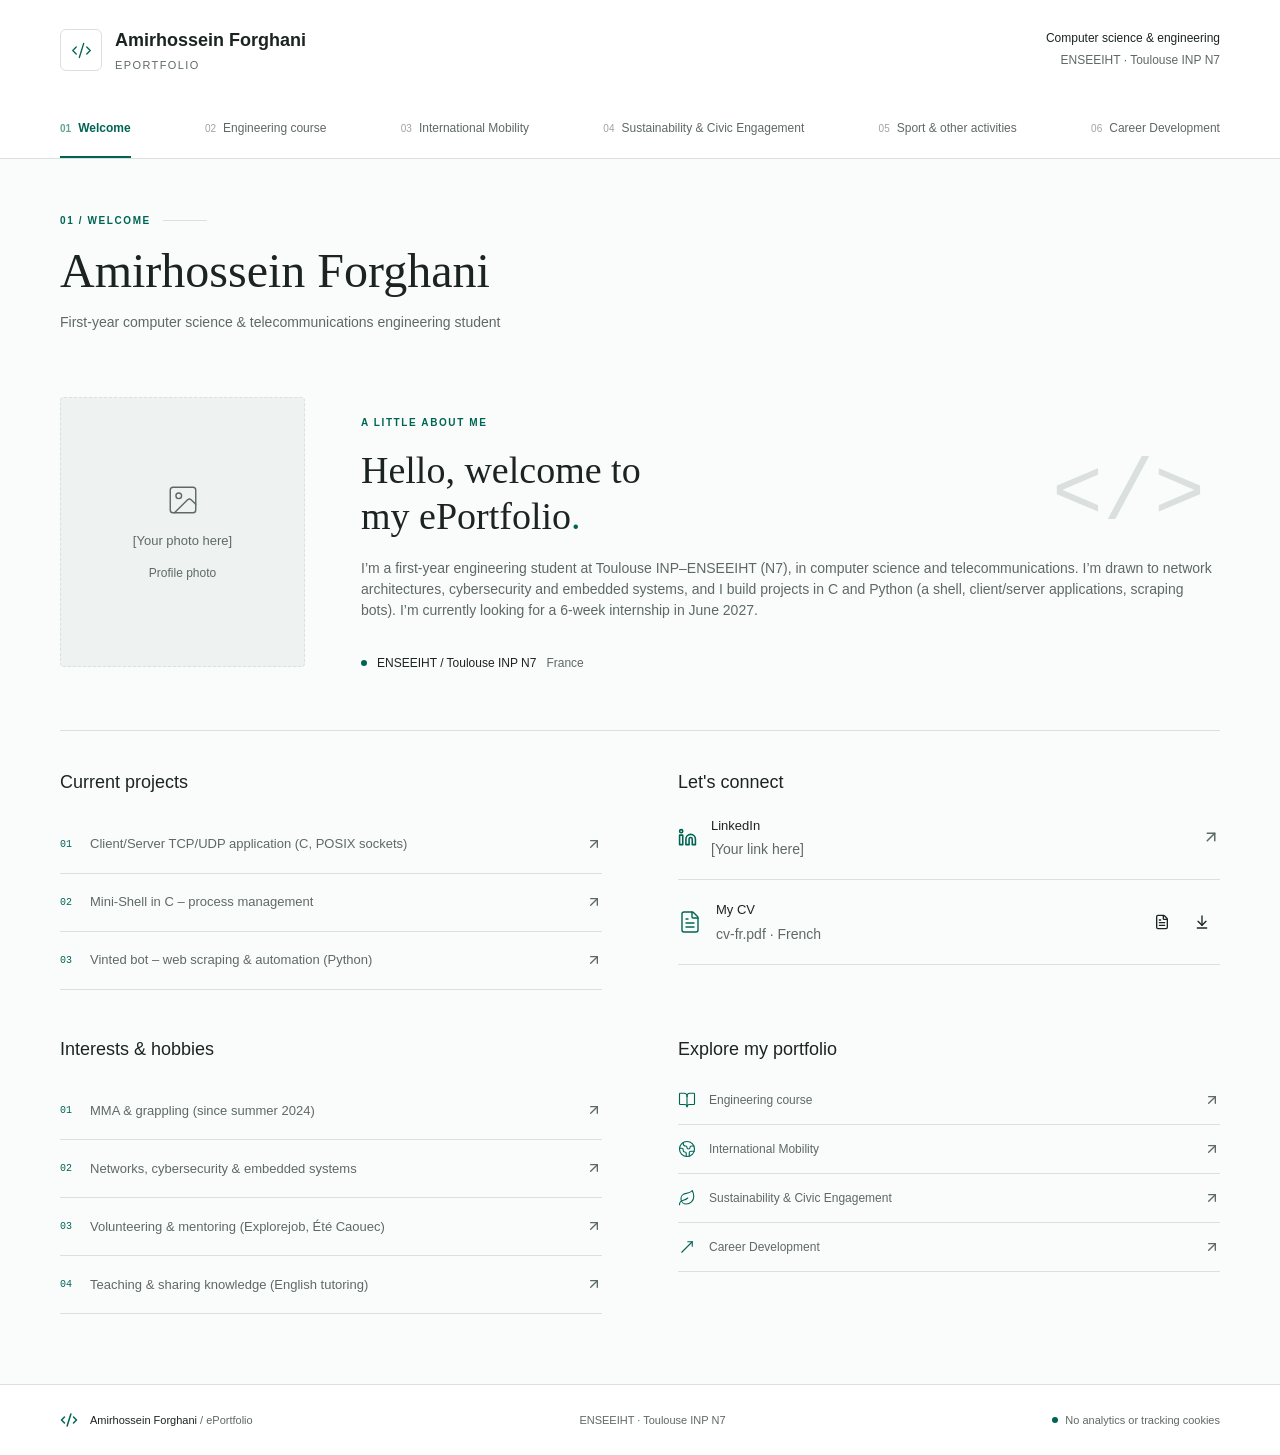
==== index.html @ 9ceb4947 "first eportfolio commit" ====
<!DOCTYPE html>
<html lang="en">
  <head>
    <meta charset="utf-8" />
    <meta name="viewport" content="width=device-width, initial-scale=1" />
    <link rel="stylesheet" href="styles.css" />
    <title>Welcome | Student ePortfolio · ENSEEIHT</title>
    <meta
      name="description"
      content="Personal ePortfolio of a first-year computer science engineering student at ENSEEIHT, Toulouse INP N7."
    />
    <meta property="og:title" content="Welcome | Student ePortfolio" />
    <meta
      property="og:description"
      content="Personal ePortfolio of a first-year computer science engineering student at ENSEEIHT, Toulouse INP N7."
    />
    <meta property="og:type" content="website" />
    <meta name="twitter:card" content="summary" />
    <link rel="icon" href="favicon.ico" type="image/x-icon" />
  </head>
  <body>
    <!--$-->
    <div class="min-h-screen flex flex-col bg-background text-foreground">
      <header class="site-header">
        <div class="header-top page-width">
          <a class="brand active" href="index.html" data-status="active" aria-current="page"
            ><span class="brand-icon"
              ><svg
                xmlns="http://www.w3.org/2000/svg"
                width="21"
                height="21"
                viewBox="0 0 24 24"
                fill="none"
                stroke="currentColor"
                stroke-width="1.5"
                stroke-linecap="round"
                stroke-linejoin="round"
                class="lucide lucide-code-xml"
                aria-hidden="true"
              >
                <path d="m18 16 4-4-4-4"></path>
                <path d="m6 8-4 4 4 4"></path>
                <path d="m14.5 4-5 16"></path></svg></span
            ><span>Amirhossein Forghani<span class="brand-subtitle">ePortfolio</span></span></a
          >
          <div class="school-label">
            Computer science &amp; engineering<span>ENSEEIHT · Toulouse INP N7</span>
          </div>
          <button
            class="inline-flex items-center justify-center gap-2 whitespace-nowrap rounded-md text-sm font-medium cursor-pointer transition-colors focus-visible:outline-none focus-visible:ring-1 focus-visible:ring-ring disabled:pointer-events-none disabled:opacity-50 disabled:cursor-not-allowed [&amp;_svg]:pointer-events-none [&amp;_svg]:size-4 [&amp;_svg]:shrink-0 hover:bg-accent hover:text-accent-foreground h-9 w-9 mobile-toggle"
            aria-label="Open navigation"
            aria-expanded="false"
          >
            <svg
              xmlns="http://www.w3.org/2000/svg"
              width="24"
              height="24"
              viewBox="0 0 24 24"
              fill="none"
              stroke="currentColor"
              stroke-width="2"
              stroke-linecap="round"
              stroke-linejoin="round"
              class="lucide lucide-menu"
              aria-hidden="true"
            >
              <path d="M4 5h16"></path>
              <path d="M4 12h16"></path>
              <path d="M4 19h16"></path>
            </svg>
          </button>
        </div>
        <nav aria-label="Main navigation" class="main-nav page-width">
          <a
            class="nav-link is-active active"
            href="index.html"
            data-status="active"
            aria-current="page"
            ><span>01</span>Welcome</a
          ><a class="nav-link" href="engineering.html"><span>02</span>Engineering course</a
          ><a class="nav-link" href="mobility.html"><span>03</span>International Mobility</a
          ><a class="nav-link" href="sustainability.html"
            ><span>04</span>Sustainability &amp; Civic Engagement</a
          ><a class="nav-link" href="sport.html"><span>05</span>Sport &amp; other activities</a
          ><a class="nav-link" href="career.html"><span>06</span>Career Development</a>
        </nav>
      </header>
      <main class="page-width flex-1">
        <div class="page-heading">
          <div class="flex items-center gap-3">
            <span class="eyebrow text-primary">01 / Welcome</span><span class="heading-line"></span>
          </div>
          <h1>Amirhossein Forghani</h1>
          <p class="page-intro">
            First-year computer science &amp; telecommunications engineering student
          </p>
        </div>
        <div class="page-content">
          <section class="welcome-intro">
            <div class="photo-slot" role="img" aria-label="Empty profile photo slot">
              <svg
                xmlns="http://www.w3.org/2000/svg"
                width="34"
                height="34"
                viewBox="0 0 24 24"
                fill="none"
                stroke="currentColor"
                stroke-width="1"
                stroke-linecap="round"
                stroke-linejoin="round"
                class="lucide lucide-image"
                aria-hidden="true"
              >
                <rect width="18" height="18" x="3" y="3" rx="2" ry="2"></rect>
                <circle cx="9" cy="9" r="2"></circle>
                <path d="m21 15-3.086-3.086a2 2 0 0 0-2.828 0L6 21"></path></svg
              ><span>[Your photo here]</span><span class="text-xs">Profile photo</span>
            </div>
            <div class="intro-copy">
              <span class="eyebrow text-primary">A little about me</span>
              <h2>Hello, welcome to<br />my ePortfolio<span class="text-primary">.</span></h2>
              <p>
                I’m a first-year engineering student at Toulouse INP–ENSEEIHT (N7), in computer
                science and telecommunications. I’m drawn to network architectures, cybersecurity
                and embedded systems, and I build projects in C and Python (a shell, client/server
                applications, scraping bots). I’m currently looking for a 6-week internship in June
                2027.
              </p>
              <div class="intro-school">
                <span class="status-dot"></span>ENSEEIHT / Toulouse INP N7<span
                  class="text-muted-foreground"
                  >France</span
                >
              </div>
            </div>
            <span class="welcome-mark" aria-hidden="true">&lt;/&gt;</span>
          </section>
          <div class="welcome-grid">
            <section>
              <h2 class="section-title">Current projects</h2>
              <ul class="empty-list">
                <li>
                  <span class="item-number">0<!-- -->1</span
                  ><span>Client/Server TCP/UDP application (C, POSIX sockets)</span
                  ><svg
                    xmlns="http://www.w3.org/2000/svg"
                    width="16"
                    height="16"
                    viewBox="0 0 24 24"
                    fill="none"
                    stroke="currentColor"
                    stroke-width="2"
                    stroke-linecap="round"
                    stroke-linejoin="round"
                    class="lucide lucide-arrow-up-right text-muted-foreground"
                    aria-hidden="true"
                  >
                    <path d="M7 7h10v10"></path>
                    <path d="M7 17 17 7"></path>
                  </svg>
                </li>
                <li>
                  <span class="item-number">0<!-- -->2</span
                  ><span>Mini-Shell in C – process management</span
                  ><svg
                    xmlns="http://www.w3.org/2000/svg"
                    width="16"
                    height="16"
                    viewBox="0 0 24 24"
                    fill="none"
                    stroke="currentColor"
                    stroke-width="2"
                    stroke-linecap="round"
                    stroke-linejoin="round"
                    class="lucide lucide-arrow-up-right text-muted-foreground"
                    aria-hidden="true"
                  >
                    <path d="M7 7h10v10"></path>
                    <path d="M7 17 17 7"></path>
                  </svg>
                </li>
                <li>
                  <span class="item-number">0<!-- -->3</span
                  ><span>Vinted bot – web scraping &amp; automation (Python)</span
                  ><svg
                    xmlns="http://www.w3.org/2000/svg"
                    width="16"
                    height="16"
                    viewBox="0 0 24 24"
                    fill="none"
                    stroke="currentColor"
                    stroke-width="2"
                    stroke-linecap="round"
                    stroke-linejoin="round"
                    class="lucide lucide-arrow-up-right text-muted-foreground"
                    aria-hidden="true"
                  >
                    <path d="M7 7h10v10"></path>
                    <path d="M7 17 17 7"></path>
                  </svg>
                </li>
              </ul>
            </section>
            <section>
              <h2 class="section-title">Let's connect</h2>
              <div class="link-slot">
                <svg
                  xmlns="http://www.w3.org/2000/svg"
                  width="19"
                  height="19"
                  viewBox="0 0 24 24"
                  fill="none"
                  stroke="currentColor"
                  stroke-width="2"
                  stroke-linecap="round"
                  stroke-linejoin="round"
                  class="lucide lucide-linkedin text-primary shrink-0"
                  aria-hidden="true"
                >
                  <path
                    d="M16 8a6 6 0 0 1 6 6v7h-4v-7a2 2 0 0 0-2-2 2 2 0 0 0-2 2v7h-4v-7a6 6 0 0 1 6-6z"
                  ></path>
                  <rect width="4" height="12" x="2" y="9"></rect>
                  <circle cx="4" cy="4" r="2"></circle>
                </svg>
                <div class="flex-1">
                  <h3 class="font-medium">LinkedIn<!-- --></h3>
                  <p class="text-sm text-muted-foreground mt-1">[Your link here]</p>
                </div>
                <svg
                  xmlns="http://www.w3.org/2000/svg"
                  width="18"
                  height="18"
                  viewBox="0 0 24 24"
                  fill="none"
                  stroke="currentColor"
                  stroke-width="2"
                  stroke-linecap="round"
                  stroke-linejoin="round"
                  class="lucide lucide-arrow-up-right text-muted-foreground"
                  aria-hidden="true"
                >
                  <path d="M7 7h10v10"></path>
                  <path d="M7 17 17 7"></path>
                </svg>
              </div>
              <div class="file-slot">
                <svg
                  xmlns="http://www.w3.org/2000/svg"
                  width="24"
                  height="24"
                  viewBox="0 0 24 24"
                  fill="none"
                  stroke="currentColor"
                  stroke-width="1.4"
                  stroke-linecap="round"
                  stroke-linejoin="round"
                  class="lucide lucide-file-text text-primary"
                  aria-hidden="true"
                >
                  <path
                    d="M6 22a2 2 0 0 1-2-2V4a2 2 0 0 1 2-2h8a2.4 2.4 0 0 1 1.704.706l3.588 3.588A2.4 2.4 0 0 1 20 8v12a2 2 0 0 1-2 2z"
                  ></path>
                  <path d="M14 2v5a1 1 0 0 0 1 1h5"></path>
                  <path d="M10 9H8"></path>
                  <path d="M16 13H8"></path>
                  <path d="M16 17H8"></path>
                </svg>
                <div class="flex-1 min-w-0">
                  <h3 class="font-medium">My CV</h3>
                  <p class="mt-1 text-sm text-muted-foreground">cv-fr.pdf · French</p>
                </div>
                <div class="flex gap-1">
                  <a
                    href="cv-fr.pdf"
                    target="_blank"
                    rel="noopener"
                    class="inline-flex items-center justify-center gap-2 whitespace-nowrap rounded-md text-sm font-medium cursor-pointer transition-colors focus-visible:outline-none focus-visible:ring-1 focus-visible:ring-ring disabled:pointer-events-none disabled:opacity-50 disabled:cursor-not-allowed [&amp;_svg]:pointer-events-none [&amp;_svg]:size-4 [&amp;_svg]:shrink-0 hover:bg-accent hover:text-accent-foreground h-9 w-9"
                    aria-label="View My CV"
                    title="View My CV"
                    ><svg
                      xmlns="http://www.w3.org/2000/svg"
                      width="24"
                      height="24"
                      viewBox="0 0 24 24"
                      fill="none"
                      stroke="currentColor"
                      stroke-width="2"
                      stroke-linecap="round"
                      stroke-linejoin="round"
                      class="lucide lucide-file-text"
                      aria-hidden="true"
                    >
                      <path
                        d="M6 22a2 2 0 0 1-2-2V4a2 2 0 0 1 2-2h8a2.4 2.4 0 0 1 1.704.706l3.588 3.588A2.4 2.4 0 0 1 20 8v12a2 2 0 0 1-2 2z"
                      ></path>
                      <path d="M14 2v5a1 1 0 0 0 1 1h5"></path>
                      <path d="M10 9H8"></path>
                      <path d="M16 13H8"></path>
                      <path d="M16 17H8"></path></svg></a
                  ><a
                    href="cv-fr.pdf"
                    download
                    class="inline-flex items-center justify-center gap-2 whitespace-nowrap rounded-md text-sm font-medium cursor-pointer transition-colors focus-visible:outline-none focus-visible:ring-1 focus-visible:ring-ring disabled:pointer-events-none disabled:opacity-50 disabled:cursor-not-allowed [&amp;_svg]:pointer-events-none [&amp;_svg]:size-4 [&amp;_svg]:shrink-0 hover:bg-accent hover:text-accent-foreground h-9 w-9"
                    aria-label="Download My CV"
                    title="Download My CV"
                    ><svg
                      xmlns="http://www.w3.org/2000/svg"
                      width="24"
                      height="24"
                      viewBox="0 0 24 24"
                      fill="none"
                      stroke="currentColor"
                      stroke-width="2"
                      stroke-linecap="round"
                      stroke-linejoin="round"
                      class="lucide lucide-arrow-down-to-line"
                      aria-hidden="true"
                    >
                      <path d="M12 17V3"></path>
                      <path d="m6 11 6 6 6-6"></path>
                      <path d="M19 21H5"></path></svg
                  ></a>
                </div>
              </div>
            </section>
          </div>
          <div class="welcome-grid lower-grid">
            <section>
              <h2 class="section-title">Interests &amp; hobbies</h2>
              <ul class="empty-list">
                <li>
                  <span class="item-number">0<!-- -->1</span
                  ><span>MMA &amp; grappling (since summer 2024)</span
                  ><svg
                    xmlns="http://www.w3.org/2000/svg"
                    width="16"
                    height="16"
                    viewBox="0 0 24 24"
                    fill="none"
                    stroke="currentColor"
                    stroke-width="2"
                    stroke-linecap="round"
                    stroke-linejoin="round"
                    class="lucide lucide-arrow-up-right text-muted-foreground"
                    aria-hidden="true"
                  >
                    <path d="M7 7h10v10"></path>
                    <path d="M7 17 17 7"></path>
                  </svg>
                </li>
                <li>
                  <span class="item-number">0<!-- -->2</span
                  ><span>Networks, cybersecurity &amp; embedded systems</span
                  ><svg
                    xmlns="http://www.w3.org/2000/svg"
                    width="16"
                    height="16"
                    viewBox="0 0 24 24"
                    fill="none"
                    stroke="currentColor"
                    stroke-width="2"
                    stroke-linecap="round"
                    stroke-linejoin="round"
                    class="lucide lucide-arrow-up-right text-muted-foreground"
                    aria-hidden="true"
                  >
                    <path d="M7 7h10v10"></path>
                    <path d="M7 17 17 7"></path>
                  </svg>
                </li>
                <li>
                  <span class="item-number">0<!-- -->3</span
                  ><span>Volunteering &amp; mentoring (Explorejob, Été Caouec)</span
                  ><svg
                    xmlns="http://www.w3.org/2000/svg"
                    width="16"
                    height="16"
                    viewBox="0 0 24 24"
                    fill="none"
                    stroke="currentColor"
                    stroke-width="2"
                    stroke-linecap="round"
                    stroke-linejoin="round"
                    class="lucide lucide-arrow-up-right text-muted-foreground"
                    aria-hidden="true"
                  >
                    <path d="M7 7h10v10"></path>
                    <path d="M7 17 17 7"></path>
                  </svg>
                </li>
                <li>
                  <span class="item-number">0<!-- -->4</span
                  ><span>Teaching &amp; sharing knowledge (English tutoring)</span
                  ><svg
                    xmlns="http://www.w3.org/2000/svg"
                    width="16"
                    height="16"
                    viewBox="0 0 24 24"
                    fill="none"
                    stroke="currentColor"
                    stroke-width="2"
                    stroke-linecap="round"
                    stroke-linejoin="round"
                    class="lucide lucide-arrow-up-right text-muted-foreground"
                    aria-hidden="true"
                  >
                    <path d="M7 7h10v10"></path>
                    <path d="M7 17 17 7"></path>
                  </svg>
                </li>
              </ul>
            </section>
            <section>
              <h2 class="section-title">Explore my portfolio</h2>
              <div class="explore-list">
                <a class="explore-link" href="engineering.html"
                  ><svg
                    xmlns="http://www.w3.org/2000/svg"
                    width="18"
                    height="18"
                    viewBox="0 0 24 24"
                    fill="none"
                    stroke="currentColor"
                    stroke-width="1.5"
                    stroke-linecap="round"
                    stroke-linejoin="round"
                    class="lucide lucide-book-open"
                    aria-hidden="true"
                  >
                    <path d="M12 7v14"></path>
                    <path
                      d="M3 18a1 1 0 0 1-1-1V4a1 1 0 0 1 1-1h5a4 4 0 0 1 4 4 4 4 0 0 1 4-4h5a1 1 0 0 1 1 1v13a1 1 0 0 1-1 1h-6a3 3 0 0 0-3 3 3 3 0 0 0-3-3z"
                    ></path></svg
                  ><span>Engineering course</span
                  ><svg
                    xmlns="http://www.w3.org/2000/svg"
                    width="16"
                    height="16"
                    viewBox="0 0 24 24"
                    fill="none"
                    stroke="currentColor"
                    stroke-width="2"
                    stroke-linecap="round"
                    stroke-linejoin="round"
                    class="lucide lucide-arrow-up-right"
                    aria-hidden="true"
                  >
                    <path d="M7 7h10v10"></path>
                    <path d="M7 17 17 7"></path></svg></a
                ><a class="explore-link" href="mobility.html"
                  ><svg
                    xmlns="http://www.w3.org/2000/svg"
                    width="18"
                    height="18"
                    viewBox="0 0 24 24"
                    fill="none"
                    stroke="currentColor"
                    stroke-width="1.5"
                    stroke-linecap="round"
                    stroke-linejoin="round"
                    class="lucide lucide-earth"
                    aria-hidden="true"
                  >
                    <path d="M21.54 15H17a2 2 0 0 0-2 2v4.54"></path>
                    <path
                      d="M7 3.34V5a3 3 0 0 0 3 3a2 2 0 0 1 2 2c0 1.1.9 2 2 2a2 2 0 0 0 2-2c0-1.1.9-2 2-2h3.17"
                    ></path>
                    <path d="M11 21.95V18a2 2 0 0 0-2-2a2 2 0 0 1-2-2v-1a2 2 0 0 0-2-2H2.05"></path>
                    <circle cx="12" cy="12" r="10"></circle></svg
                  ><span>International Mobility</span
                  ><svg
                    xmlns="http://www.w3.org/2000/svg"
                    width="16"
                    height="16"
                    viewBox="0 0 24 24"
                    fill="none"
                    stroke="currentColor"
                    stroke-width="2"
                    stroke-linecap="round"
                    stroke-linejoin="round"
                    class="lucide lucide-arrow-up-right"
                    aria-hidden="true"
                  >
                    <path d="M7 7h10v10"></path>
                    <path d="M7 17 17 7"></path></svg></a
                ><a class="explore-link" href="sustainability.html"
                  ><svg
                    xmlns="http://www.w3.org/2000/svg"
                    width="18"
                    height="18"
                    viewBox="0 0 24 24"
                    fill="none"
                    stroke="currentColor"
                    stroke-width="1.5"
                    stroke-linecap="round"
                    stroke-linejoin="round"
                    class="lucide lucide-leaf"
                    aria-hidden="true"
                  >
                    <path
                      d="M11 20A7 7 0 0 1 9.8 6.1C15.5 5 17 4.48 19 2c1 2 2 4.18 2 8 0 5.5-4.78 10-10 10Z"
                    ></path>
                    <path d="M2 21c0-3 1.85-5.36 5.08-6C9.5 14.52 12 13 13 12"></path></svg
                  ><span>Sustainability &amp; Civic Engagement</span
                  ><svg
                    xmlns="http://www.w3.org/2000/svg"
                    width="16"
                    height="16"
                    viewBox="0 0 24 24"
                    fill="none"
                    stroke="currentColor"
                    stroke-width="2"
                    stroke-linecap="round"
                    stroke-linejoin="round"
                    class="lucide lucide-arrow-up-right"
                    aria-hidden="true"
                  >
                    <path d="M7 7h10v10"></path>
                    <path d="M7 17 17 7"></path></svg></a
                ><a class="explore-link" href="career.html"
                  ><svg
                    xmlns="http://www.w3.org/2000/svg"
                    width="18"
                    height="18"
                    viewBox="0 0 24 24"
                    fill="none"
                    stroke="currentColor"
                    stroke-width="1.5"
                    stroke-linecap="round"
                    stroke-linejoin="round"
                    class="lucide lucide-move-up-right"
                    aria-hidden="true"
                  >
                    <path d="M13 5H19V11"></path>
                    <path d="M19 5L5 19"></path></svg
                  ><span>Career Development</span
                  ><svg
                    xmlns="http://www.w3.org/2000/svg"
                    width="16"
                    height="16"
                    viewBox="0 0 24 24"
                    fill="none"
                    stroke="currentColor"
                    stroke-width="2"
                    stroke-linecap="round"
                    stroke-linejoin="round"
                    class="lucide lucide-arrow-up-right"
                    aria-hidden="true"
                  >
                    <path d="M7 7h10v10"></path>
                    <path d="M7 17 17 7"></path></svg
                ></a>
              </div>
            </section>
          </div>
        </div>
      </main>
      <footer class="site-footer">
        <div class="page-width flex flex-wrap items-center justify-between gap-4">
          <div class="flex items-center gap-3">
            <svg
              xmlns="http://www.w3.org/2000/svg"
              width="18"
              height="18"
              viewBox="0 0 24 24"
              fill="none"
              stroke="currentColor"
              stroke-width="2"
              stroke-linecap="round"
              stroke-linejoin="round"
              class="lucide lucide-code-xml text-primary"
              aria-hidden="true"
            >
              <path d="m18 16 4-4-4-4"></path>
              <path d="m6 8-4 4 4 4"></path>
              <path d="m14.5 4-5 16"></path></svg
            ><span
              >Amirhossein Forghani <span class="text-muted-foreground">/ ePortfolio</span></span
            >
          </div>
          <span class="text-muted-foreground">ENSEEIHT · Toulouse INP N7</span
          ><span class="privacy-note"><span></span> No analytics or tracking cookies</span>
        </div>
      </footer>
    </div>
    <!--/$-->
    <script>
      (function(){
        var btn = document.querySelector('.mobile-toggle');
        var nav = document.querySelector('.main-nav');
        if (btn && nav) btn.addEventListener('click', function(){
          var open = nav.classList.toggle('is-open');
          btn.setAttribute('aria-expanded', open ? 'true' : 'false');
          btn.setAttribute('aria-label', open ? 'Close navigation' : 'Open navigation');
        });
      })();
    </script>
  </body>
</html>
---- styles.css ----
@layer properties {
  @supports (((-webkit-hyphens: none)) and (not (margin-trim: inline))) or ((-moz-orient: inline) and (not (color: rgb(from red r g b)))) {
    *,
    ::before,
    ::after,
    ::backdrop {
      --tw-translate-x: 0;
      --tw-translate-y: 0;
      --tw-translate-z: 0;
      --tw-rotate-x: initial;
      --tw-rotate-y: initial;
      --tw-rotate-z: initial;
      --tw-skew-x: initial;
      --tw-skew-y: initial;
      --tw-space-y-reverse: 0;
      --tw-space-x-reverse: 0;
      --tw-border-style: solid;
      --tw-leading: initial;
      --tw-font-weight: initial;
      --tw-tracking: initial;
      --tw-ordinal: initial;
      --tw-slashed-zero: initial;
      --tw-numeric-figure: initial;
      --tw-numeric-spacing: initial;
      --tw-numeric-fraction: initial;
      --tw-shadow: 0 0 #0000;
      --tw-shadow-color: initial;
      --tw-shadow-alpha: 100%;
      --tw-inset-shadow: 0 0 #0000;
      --tw-inset-shadow-color: initial;
      --tw-inset-shadow-alpha: 100%;
      --tw-ring-color: initial;
      --tw-ring-shadow: 0 0 #0000;
      --tw-inset-ring-color: initial;
      --tw-inset-ring-shadow: 0 0 #0000;
      --tw-ring-inset: initial;
      --tw-ring-offset-width: 0px;
      --tw-ring-offset-color: #fff;
      --tw-ring-offset-shadow: 0 0 #0000;
      --tw-outline-style: solid;
      --tw-blur: initial;
      --tw-brightness: initial;
      --tw-contrast: initial;
      --tw-grayscale: initial;
      --tw-hue-rotate: initial;
      --tw-invert: initial;
      --tw-opacity: initial;
      --tw-saturate: initial;
      --tw-sepia: initial;
      --tw-drop-shadow: initial;
      --tw-drop-shadow-color: initial;
      --tw-drop-shadow-alpha: 100%;
      --tw-drop-shadow-size: initial;
      --tw-duration: initial;
      --tw-ease: initial;
      --tw-content: "";
      --tw-animation-delay: 0s;
      --tw-animation-direction: normal;
      --tw-animation-duration: initial;
      --tw-animation-fill-mode: none;
      --tw-animation-iteration-count: 1;
      --tw-enter-blur: 0;
      --tw-enter-opacity: 1;
      --tw-enter-rotate: 0;
      --tw-enter-scale: 1;
      --tw-enter-translate-x: 0;
      --tw-enter-translate-y: 0;
      --tw-exit-blur: 0;
      --tw-exit-opacity: 1;
      --tw-exit-rotate: 0;
      --tw-exit-scale: 1;
      --tw-exit-translate-x: 0;
      --tw-exit-translate-y: 0;
    }
  }
}

@layer theme {
  :root,
  :host {
    --font-sans: "Segoe UI", "Helvetica Neue", Arial, sans-serif;
    --font-mono: ui-monospace, SFMono-Regular, Menlo, Monaco, Consolas, "Liberation Mono", "Courier New", monospace;
    --color-black: #000;
    --spacing: .25rem;
    --container-sm: 24rem;
    --container-md: 28rem;
    --container-lg: 32rem;
    --container-5xl: 64rem;
    --text-xs: .75rem;
    --text-xs--line-height: calc(1 / .75);
    --text-sm: .875rem;
    --text-sm--line-height: calc(1.25 / .875);
    --text-base: 1rem;
    --text-base--line-height: calc(1.5 / 1);
    --text-lg: 1.125rem;
    --text-lg--line-height: calc(1.75 / 1.125);
    --text-xl: 1.25rem;
    --text-xl--line-height: calc(1.75 / 1.25);
    --text-4xl: 2.25rem;
    --text-4xl--line-height: calc(2.5 / 2.25);
    --text-7xl: 4.5rem;
    --text-7xl--line-height: 1;
    --font-weight-normal: 400;
    --font-weight-medium: 500;
    --font-weight-semibold: 600;
    --font-weight-bold: 700;
    --tracking-tight: -.025em;
    --tracking-widest: .1em;
    --leading-relaxed: 1.625;
    --ease-in-out: cubic-bezier(.4, 0, .2, 1);
    --animate-pulse: pulse 2s cubic-bezier(.4, 0, .6, 1) infinite;
    --aspect-video: 16 / 9;
    --default-transition-duration: .15s;
    --default-transition-timing-function: cubic-bezier(.4, 0, .2, 1);
    --default-font-family: "Segoe UI", "Helvetica Neue", Arial, sans-serif;
    --default-mono-font-family: var(--font-mono);
    --color-background: var(--background);
    --color-foreground: var(--foreground);
    --color-border: var(--border);
    --font-display: Georgia, "Times New Roman", serif;
  }
}

@layer base {
  *,
  ::after,
  ::before,
  ::backdrop {
    box-sizing: border-box;
    border: 0px solid;
    margin: 0px;
    padding: 0px;
  }
  ::file-selector-button {
    box-sizing: border-box;
    border: 0px solid;
    margin: 0px;
    padding: 0px;
  }
  html,
  :host {
    text-size-adjust: 100%;
    tab-size: 4;
    line-height: 1.5;
    font-family: var(--default-font-family, -apple-system, BlinkMacSystemFont, "Segoe UI", Roboto, "Helvetica Neue", "Noto Sans", Arial, sans-serif, "Apple Color Emoji", "Segoe UI Emoji", "Segoe UI Symbol", "Noto Color Emoji");
    font-feature-settings: var(--default-font-feature-settings, normal);
    font-variation-settings: var(--default-font-variation-settings, normal);
    -webkit-tap-highlight-color: transparent;
  }
  hr {
    height: 0px;
    color: inherit;
    border-top-width: 1px;
  }
  abbr:where([title]) {
    text-decoration: underline dotted;
  }
  h1,
  h2,
  h3,
  h4,
  h5,
  h6 {
    font-size: inherit;
    font-weight: inherit;
  }
  a {
    color: inherit;
    text-decoration: inherit;
  }
  b,
  strong {
    font-weight: bolder;
  }
  code,
  kbd,
  samp,
  pre {
    font-family: var(--default-mono-font-family, ui-monospace, SFMono-Regular, Menlo, Monaco, Consolas, "Liberation Mono", "Courier New", monospace);
    font-feature-settings: var(--default-mono-font-feature-settings, normal);
    font-variation-settings: var(--default-mono-font-variation-settings, normal);
    font-size: 1em;
  }
  small {
    font-size: 80%;
  }
  sub,
  sup {
    vertical-align: baseline;
    font-size: 75%;
    line-height: 0;
    position: relative;
  }
  sub {
    bottom: -0.25em;
  }
  sup {
    top: -0.5em;
  }
  table {
    text-indent: 0px;
    border-color: inherit;
    border-collapse: collapse;
  }
  progress {
    vertical-align: baseline;
  }
  summary {
    display: list-item;
  }
  ol,
  ul,
  menu {
    list-style: none;
  }
  img,
  svg,
  video,
  canvas,
  audio,
  iframe,
  embed,
  object {
    vertical-align: middle;
    display: block;
  }
  img,
  video {
    max-width: 100%;
    height: auto;
  }
  button,
  input,
  select,
  optgroup,
  textarea {
    font: inherit;
    letter-spacing: inherit;
    color: inherit;
    opacity: 1;
    background-color: rgba(0, 0, 0, 0);
    border-radius: 0px;
  }
  ::file-selector-button {
    font: inherit;
    letter-spacing: inherit;
    color: inherit;
    opacity: 1;
    background-color: rgba(0, 0, 0, 0);
    border-radius: 0px;
  }
  :where(select:is([multiple], [size])) optgroup {
    font-weight: bolder;
  }
  :where(select:is([multiple], [size])) optgroup option {
    padding-inline-start: 20px;
  }
  ::file-selector-button {
    margin-inline-end: 4px;
  }
  ::placeholder {
    opacity: 1;
  }
  @supports (not ((-webkit-appearance: -apple-pay-button))) or (contain-intrinsic-size: 1px) {
    ::placeholder {
      color: currentcolor;
    }
    @supports (color: color-mix(in lab, red, red)) {
      ::placeholder {
        color: color-mix(in oklab, currentcolor, transparent);
      }
    }
  }
  textarea {
    resize: vertical;
  }
  ::-webkit-search-decoration {
    appearance: none;
  }
  ::-webkit-date-and-time-value {
    min-height: 1lh;
    text-align: inherit;
  }
  ::-webkit-datetime-edit {
    display: inline-flex;
  }
  ::-webkit-datetime-edit-fields-wrapper {
    padding: 0px;
  }
  ::-webkit-datetime-edit {
    padding-block: 0px;
  }
  ::-webkit-datetime-edit-year-field {
    padding-block: 0px;
  }
  ::-webkit-datetime-edit-month-field {
    padding-block: 0px;
  }
  ::-webkit-datetime-edit-day-field {
    padding-block: 0px;
  }
  ::-webkit-datetime-edit-hour-field {
    padding-block: 0px;
  }
  ::-webkit-datetime-edit-minute-field {
    padding-block: 0px;
  }
  ::-webkit-datetime-edit-second-field {
    padding-block: 0px;
  }
  ::-webkit-datetime-edit-millisecond-field {
    padding-block: 0px;
  }
  ::-webkit-datetime-edit-meridiem-field {
    padding-block: 0px;
  }
  ::-webkit-calendar-picker-indicator {
    line-height: 1;
  }
  button,
  input:where([type="button"], [type="reset"], [type="submit"]) {
    appearance: button;
  }
  ::file-selector-button {
    appearance: button;
  }
  ::-webkit-inner-spin-button {
    height: auto;
  }
  ::-webkit-outer-spin-button {
    height: auto;
  }
  [hidden]:where(:not([hidden="until-found"])) {
    display: none !important;
  }
  * {
    border-color: var(--color-border);
  }
  body {
    background-color: var(--color-background);
    color: var(--color-foreground);
  }
}

@layer components;
@layer utilities {
  .pointer-events-none {
    pointer-events: none;
  }
  .invisible {
    visibility: hidden;
  }
  .sr-only {
    clip-path: inset(50%);
    white-space: nowrap;
    border-width: 0px;
    width: 1px;
    height: 1px;
    margin: -1px;
    padding: 0px;
    position: absolute;
    overflow: hidden;
  }
  .absolute {
    position: absolute;
  }
  .fixed {
    position: fixed;
  }
  .relative {
    position: relative;
  }
  .inset-0 {
    inset: 0px;
  }
  .inset-x-0 {
    inset-inline: 0px;
  }
  .inset-y-0 {
    inset-block: 0px;
  }
  .-top-12 {
    top: calc(var(--spacing) * -12);
  }
  .top-0 {
    top: 0px;
  }
  .top-1\.5 {
    top: calc(var(--spacing) * 1.5);
  }
  .top-1\/2 {
    top: 50%;
  }
  .top-3\.5 {
    top: calc(var(--spacing) * 3.5);
  }
  .top-4 {
    top: calc(var(--spacing) * 4);
  }
  .top-\[1px\] {
    top: 1px;
  }
  .top-\[50\%\] {
    top: 50%;
  }
  .top-\[60\%\] {
    top: 60%;
  }
  .top-full {
    top: 100%;
  }
  .-right-12 {
    right: calc(var(--spacing) * -12);
  }
  .right-0 {
    right: 0px;
  }
  .right-1 {
    right: var(--spacing);
  }
  .right-2 {
    right: calc(var(--spacing) * 2);
  }
  .right-3 {
    right: calc(var(--spacing) * 3);
  }
  .right-4 {
    right: calc(var(--spacing) * 4);
  }
  .-bottom-12 {
    bottom: calc(var(--spacing) * -12);
  }
  .bottom-0 {
    bottom: 0px;
  }
  .-left-12 {
    left: calc(var(--spacing) * -12);
  }
  .left-0 {
    left: 0px;
  }
  .left-1\/2 {
    left: 50%;
  }
  .left-2 {
    left: calc(var(--spacing) * 2);
  }
  .left-\[50\%\] {
    left: 50%;
  }
  .z-10 {
    z-index: 10;
  }
  .z-20 {
    z-index: 20;
  }
  .z-50 {
    z-index: 50;
  }
  .z-\[1\] {
    z-index: 1;
  }
  .-mx-1 {
    margin-inline: calc(var(--spacing) * -1);
  }
  .mx-2 {
    margin-inline: calc(var(--spacing) * 2);
  }
  .mx-3\.5 {
    margin-inline: calc(var(--spacing) * 3.5);
  }
  .mx-auto {
    margin-inline: auto;
  }
  .my-0\.5 {
    margin-block: calc(var(--spacing) * .5);
  }
  .my-1 {
    margin-block: var(--spacing);
  }
  .-mt-4 {
    margin-top: calc(var(--spacing) * -4);
  }
  .mt-1 {
    margin-top: var(--spacing);
  }
  .mt-1\.5 {
    margin-top: calc(var(--spacing) * 1.5);
  }
  .mt-2 {
    margin-top: calc(var(--spacing) * 2);
  }
  .mt-3 {
    margin-top: calc(var(--spacing) * 3);
  }
  .mt-4 {
    margin-top: calc(var(--spacing) * 4);
  }
  .mt-5 {
    margin-top: calc(var(--spacing) * 5);
  }
  .mt-6 {
    margin-top: calc(var(--spacing) * 6);
  }
  .mt-10 {
    margin-top: calc(var(--spacing) * 10);
  }
  .mt-24 {
    margin-top: calc(var(--spacing) * 24);
  }
  .mt-auto {
    margin-top: auto;
  }
  .mr-2 {
    margin-right: calc(var(--spacing) * 2);
  }
  .mb-1 {
    margin-bottom: var(--spacing);
  }
  .mb-5 {
    margin-bottom: calc(var(--spacing) * 5);
  }
  .mb-6 {
    margin-bottom: calc(var(--spacing) * 6);
  }
  .mb-7 {
    margin-bottom: calc(var(--spacing) * 7);
  }
  .-ml-4 {
    margin-left: calc(var(--spacing) * -4);
  }
  .ml-1 {
    margin-left: var(--spacing);
  }
  .ml-auto {
    margin-left: auto;
  }
  .block {
    display: block;
  }
  .flex {
    display: flex;
  }
  .grid {
    display: grid;
  }
  .hidden {
    display: none;
  }
  .inline-flex {
    display: inline-flex;
  }
  .table {
    display: table;
  }
  .aspect-square {
    aspect-ratio: 1 / 1;
  }
  .aspect-video {
    aspect-ratio: var(--aspect-video);
  }
  .size-\(--cell-size\) {
    width: var(--cell-size);
    height: var(--cell-size);
  }
  .size-4 {
    width: calc(var(--spacing) * 4);
    height: calc(var(--spacing) * 4);
  }
  .h-\(--cell-size\) {
    height: var(--cell-size);
  }
  .h-1\.5 {
    height: calc(var(--spacing) * 1.5);
  }
  .h-2 {
    height: calc(var(--spacing) * 2);
  }
  .h-2\.5 {
    height: calc(var(--spacing) * 2.5);
  }
  .h-3 {
    height: calc(var(--spacing) * 3);
  }
  .h-3\.5 {
    height: calc(var(--spacing) * 3.5);
  }
  .h-4 {
    height: calc(var(--spacing) * 4);
  }
  .h-5 {
    height: calc(var(--spacing) * 5);
  }
  .h-7 {
    height: calc(var(--spacing) * 7);
  }
  .h-8 {
    height: calc(var(--spacing) * 8);
  }
  .h-9 {
    height: calc(var(--spacing) * 9);
  }
  .h-10 {
    height: calc(var(--spacing) * 10);
  }
  .h-12 {
    height: calc(var(--spacing) * 12);
  }
  .h-\[1px\] {
    height: 1px;
  }
  .h-\[var\(--radix-navigation-menu-viewport-height\)\] {
    height: var(--radix-navigation-menu-viewport-height);
  }
  .h-\[var\(--radix-select-trigger-height\)\] {
    height: var(--radix-select-trigger-height);
  }
  .h-auto {
    height: auto;
  }
  .h-full {
    height: 100%;
  }
  .h-px {
    height: 1px;
  }
  .h-svh {
    height: 100svh;
  }
  .max-h-\(--radix-context-menu-content-available-height\) {
    max-height: var(--radix-context-menu-content-available-height);
  }
  .max-h-\(--radix-select-content-available-height\) {
    max-height: var(--radix-select-content-available-height);
  }
  .max-h-\[300px\] {
    max-height: 300px;
  }
  .max-h-\[var\(--radix-dropdown-menu-content-available-height\)\] {
    max-height: var(--radix-dropdown-menu-content-available-height);
  }
  .min-h-0 {
    min-height: 0px;
  }
  .min-h-\[60px\] {
    min-height: 60px;
  }
  .min-h-screen {
    min-height: 100vh;
  }
  .min-h-svh {
    min-height: 100svh;
  }
  .w-\(--cell-size\) {
    width: var(--cell-size);
  }
  .w-\(--sidebar-width\) {
    width: var(--sidebar-width);
  }
  .w-0 {
    width: 0px;
  }
  .w-1 {
    width: var(--spacing);
  }
  .w-2 {
    width: calc(var(--spacing) * 2);
  }
  .w-2\.5 {
    width: calc(var(--spacing) * 2.5);
  }
  .w-3 {
    width: calc(var(--spacing) * 3);
  }
  .w-3\.5 {
    width: calc(var(--spacing) * 3.5);
  }
  .w-3\/4 {
    width: 75%;
  }
  .w-4 {
    width: calc(var(--spacing) * 4);
  }
  .w-5 {
    width: calc(var(--spacing) * 5);
  }
  .w-7 {
    width: calc(var(--spacing) * 7);
  }
  .w-8 {
    width: calc(var(--spacing) * 8);
  }
  .w-9 {
    width: calc(var(--spacing) * 9);
  }
  .w-10 {
    width: calc(var(--spacing) * 10);
  }
  .w-64 {
    width: calc(var(--spacing) * 64);
  }
  .w-72 {
    width: calc(var(--spacing) * 72);
  }
  .w-\[1px\] {
    width: 1px;
  }
  .w-\[100px\] {
    width: 100px;
  }
  .w-auto {
    width: auto;
  }
  .w-fit {
    width: fit-content;
  }
  .w-full {
    width: 100%;
  }
  .w-max {
    width: max-content;
  }
  .w-px {
    width: 1px;
  }
  .max-w-\(--skeleton-width\) {
    max-width: var(--skeleton-width);
  }
  .max-w-5xl {
    max-width: var(--container-5xl);
  }
  .max-w-lg {
    max-width: var(--container-lg);
  }
  .max-w-max {
    max-width: max-content;
  }
  .max-w-md {
    max-width: var(--container-md);
  }
  .min-w-\(--cell-size\) {
    min-width: var(--cell-size);
  }
  .min-w-0 {
    min-width: 0px;
  }
  .min-w-5 {
    min-width: calc(var(--spacing) * 5);
  }
  .min-w-8 {
    min-width: calc(var(--spacing) * 8);
  }
  .min-w-9 {
    min-width: calc(var(--spacing) * 9);
  }
  .min-w-10 {
    min-width: calc(var(--spacing) * 10);
  }
  .min-w-\[8rem\] {
    min-width: 8rem;
  }
  .min-w-\[12rem\] {
    min-width: 12rem;
  }
  .min-w-\[var\(--radix-select-trigger-width\)\] {
    min-width: var(--radix-select-trigger-width);
  }
  .flex-1 {
    flex: 1 1 0%;
  }
  .shrink-0 {
    flex-shrink: 0;
  }
  .grow {
    flex-grow: 1;
  }
  .grow-0 {
    flex-grow: 0;
  }
  .basis-full {
    flex-basis: 100%;
  }
  .caption-bottom {
    caption-side: bottom;
  }
  .border-collapse {
    border-collapse: collapse;
  }
  .origin-\(--radix-context-menu-content-transform-origin\) {
    transform-origin: var(--radix-context-menu-content-transform-origin);
  }
  .origin-\(--radix-dropdown-menu-content-transform-origin\) {
    transform-origin: var(--radix-dropdown-menu-content-transform-origin);
  }
  .origin-\(--radix-hover-card-content-transform-origin\) {
    transform-origin: var(--radix-hover-card-content-transform-origin);
  }
  .origin-\(--radix-menubar-content-transform-origin\) {
    transform-origin: var(--radix-menubar-content-transform-origin);
  }
  .origin-\(--radix-popover-content-transform-origin\) {
    transform-origin: var(--radix-popover-content-transform-origin);
  }
  .origin-\(--radix-select-content-transform-origin\) {
    transform-origin: var(--radix-select-content-transform-origin);
  }
  .origin-\(--radix-tooltip-content-transform-origin\) {
    transform-origin: var(--radix-tooltip-content-transform-origin);
  }
  .-translate-x-1\/2 {
    --tw-translate-x: calc(calc(1 / 2 * 100%) * -1);
    translate: var(--tw-translate-x) var(--tw-translate-y);
  }
  .-translate-x-px {
    --tw-translate-x: -1px;
    translate: var(--tw-translate-x) var(--tw-translate-y);
  }
  .translate-x-\[-50\%\] {
    --tw-translate-x: -50%;
    translate: var(--tw-translate-x) var(--tw-translate-y);
  }
  .translate-x-px {
    --tw-translate-x: 1px;
    translate: var(--tw-translate-x) var(--tw-translate-y);
  }
  .-translate-y-1\/2 {
    --tw-translate-y: calc(calc(1 / 2 * 100%) * -1);
    translate: var(--tw-translate-x) var(--tw-translate-y);
  }
  .translate-y-\[-50\%\] {
    --tw-translate-y: -50%;
    translate: var(--tw-translate-x) var(--tw-translate-y);
  }
  .rotate-45 {
    rotate: 45deg;
  }
  .rotate-90 {
    rotate: 90deg;
  }
  .transform {
    transform: var(--tw-rotate-x, ) var(--tw-rotate-y, ) var(--tw-rotate-z, ) var(--tw-skew-x, ) var(--tw-skew-y, );
  }
  .animate-caret-blink {
    animation: 1.25s ease-out 0s infinite normal none running caret-blink;
  }
  .animate-in {
    animation: enter var(--tw-animation-duration, var(--tw-duration, .15s))var(--tw-ease, ease)var(--tw-animation-delay, 0s)var(--tw-animation-iteration-count, 1)var(--tw-animation-direction, normal)var(--tw-animation-fill-mode, none);
  }
  .animate-pulse {
    animation: var(--animate-pulse);
  }
  .cursor-default {
    cursor: default;
  }
  .cursor-pointer {
    cursor: pointer;
  }
  .touch-none {
    touch-action: none;
  }
  .list-none {
    list-style-type: none;
  }
  .flex-col {
    flex-direction: column;
  }
  .flex-col-reverse {
    flex-direction: column-reverse;
  }
  .flex-row {
    flex-direction: row;
  }
  .flex-wrap {
    flex-wrap: wrap;
  }
  .place-content-center {
    place-content: center;
  }
  .items-center {
    align-items: center;
  }
  .items-end {
    align-items: flex-end;
  }
  .items-start {
    align-items: flex-start;
  }
  .items-stretch {
    align-items: stretch;
  }
  .justify-between {
    justify-content: space-between;
  }
  .justify-center {
    justify-content: center;
  }
  .gap-1 {
    gap: var(--spacing);
  }
  .gap-1\.5 {
    gap: calc(var(--spacing) * 1.5);
  }
  .gap-2 {
    gap: calc(var(--spacing) * 2);
  }
  .gap-3 {
    gap: calc(var(--spacing) * 3);
  }
  .gap-4 {
    gap: calc(var(--spacing) * 4);
  }
  .gap-5 {
    gap: calc(var(--spacing) * 5);
  }
  :where(.space-y-1\.5 > :not(:last-child)) {
    --tw-space-y-reverse: 0;
    margin-block-start: calc(calc(var(--spacing) * 1.5) * var(--tw-space-y-reverse));
    margin-block-end: calc(calc(var(--spacing) * 1.5) * calc(1 - var(--tw-space-y-reverse)));
  }
  :where(.space-y-2 > :not(:last-child)) {
    --tw-space-y-reverse: 0;
    margin-block-start: calc(calc(var(--spacing) * 2) * var(--tw-space-y-reverse));
    margin-block-end: calc(calc(var(--spacing) * 2) * calc(1 - var(--tw-space-y-reverse)));
  }
  :where(.space-y-8 > :not(:last-child)) {
    --tw-space-y-reverse: 0;
    margin-block-start: calc(calc(var(--spacing) * 8) * var(--tw-space-y-reverse));
    margin-block-end: calc(calc(var(--spacing) * 8) * calc(1 - var(--tw-space-y-reverse)));
  }
  .gap-x-6 {
    column-gap: calc(var(--spacing) * 6);
  }
  .gap-x-8 {
    column-gap: calc(var(--spacing) * 8);
  }
  :where(.space-x-1 > :not(:last-child)) {
    --tw-space-x-reverse: 0;
    margin-inline-start: calc(var(--spacing) * var(--tw-space-x-reverse));
    margin-inline-end: calc(var(--spacing) * calc(1 - var(--tw-space-x-reverse)));
  }
  .gap-y-2 {
    row-gap: calc(var(--spacing) * 2);
  }
  .gap-y-4 {
    row-gap: calc(var(--spacing) * 4);
  }
  .overflow-auto {
    overflow: auto;
  }
  .overflow-hidden {
    overflow: hidden;
  }
  .overflow-x-hidden {
    overflow-x: hidden;
  }
  .overflow-y-auto {
    overflow-y: auto;
  }
  .rounded-\[2px\] {
    border-radius: 2px;
  }
  .rounded-\[inherit\] {
    border-radius: inherit;
  }
  .rounded-full {
    border-radius: 3.40282e+38px;
  }
  .rounded-lg {
    border-radius: var(--radius);
  }
  .rounded-md {
    border-radius: calc(var(--radius) - 2px);
  }
  .rounded-none {
    border-radius: 0px;
  }
  .rounded-sm {
    border-radius: calc(var(--radius) - 4px);
  }
  .rounded-xl {
    border-radius: calc(var(--radius) + 4px);
  }
  .rounded-t-\[10px\] {
    border-top-left-radius: 10px;
    border-top-right-radius: 10px;
  }
  .rounded-l-md {
    border-top-left-radius: calc(var(--radius) - 2px);
    border-bottom-left-radius: calc(var(--radius) - 2px);
  }
  .rounded-tl-sm {
    border-top-left-radius: calc(var(--radius) - 4px);
  }
  .rounded-r-md {
    border-top-right-radius: calc(var(--radius) - 2px);
    border-bottom-right-radius: calc(var(--radius) - 2px);
  }
  .border {
    border-style: var(--tw-border-style);
    border-width: 1px;
  }
  .border-2 {
    border-style: var(--tw-border-style);
    border-width: 2px;
  }
  .border-\[1\.5px\] {
    border-style: var(--tw-border-style);
    border-width: 1.5px;
  }
  .border-y {
    border-block-style: var(--tw-border-style);
    border-block-width: 1px;
  }
  .border-t {
    border-top-style: var(--tw-border-style);
    border-top-width: 1px;
  }
  .border-r {
    border-right-style: var(--tw-border-style);
    border-right-width: 1px;
  }
  .border-b {
    border-bottom-style: var(--tw-border-style);
    border-bottom-width: 1px;
  }
  .border-l {
    border-left-style: var(--tw-border-style);
    border-left-width: 1px;
  }
  .border-dashed {
    --tw-border-style: dashed;
    border-style: dashed;
  }
  .border-\(--color-border\) {
    border-color: var(--color-border);
  }
  .border-border {
    border-color: var(--border);
  }
  .border-border\/50 {
    border-color: var(--border);
  }
  @supports (color: color-mix(in lab, red, red)) {
    .border-border\/50 {
      border-color: color-mix(in oklab, var(--border) 50%, transparent);
    }
  }
  .border-destructive\/50 {
    border-color: var(--destructive);
  }
  @supports (color: color-mix(in lab, red, red)) {
    .border-destructive\/50 {
      border-color: color-mix(in oklab, var(--destructive) 50%, transparent);
    }
  }
  .border-input {
    border-color: var(--input);
  }
  .border-primary {
    border-color: var(--primary);
  }
  .border-primary\/50 {
    border-color: var(--primary);
  }
  @supports (color: color-mix(in lab, red, red)) {
    .border-primary\/50 {
      border-color: color-mix(in oklab, var(--primary) 50%, transparent);
    }
  }
  .border-sidebar-border {
    border-color: var(--sidebar-border);
  }
  .border-transparent {
    border-color: rgba(0, 0, 0, 0);
  }
  .border-t-transparent {
    border-top-color: rgba(0, 0, 0, 0);
  }
  .border-l-transparent {
    border-left-color: rgba(0, 0, 0, 0);
  }
  .bg-\(--color-bg\) {
    background-color: var(--color-bg);
  }
  .bg-accent {
    background-color: var(--accent);
  }
  .bg-background {
    background-color: var(--background);
  }
  .bg-black\/80 {
    background-color: rgba(0, 0, 0, 0.8);
  }
  @supports (color: color-mix(in lab, red, red)) {
    .bg-black\/80 {
      background-color: color-mix(in oklab, var(--color-black) 80%, transparent);
    }
  }
  .bg-border {
    background-color: var(--border);
  }
  .bg-card {
    background-color: var(--card);
  }
  .bg-destructive {
    background-color: var(--destructive);
  }
  .bg-foreground {
    background-color: var(--foreground);
  }
  .bg-muted {
    background-color: var(--muted);
  }
  .bg-muted\/50 {
    background-color: var(--muted);
  }
  @supports (color: color-mix(in lab, red, red)) {
    .bg-muted\/50 {
      background-color: color-mix(in oklab, var(--muted) 50%, transparent);
    }
  }
  .bg-popover {
    background-color: var(--popover);
  }
  .bg-primary {
    background-color: var(--primary);
  }
  .bg-primary\/10 {
    background-color: var(--primary);
  }
  @supports (color: color-mix(in lab, red, red)) {
    .bg-primary\/10 {
      background-color: color-mix(in oklab, var(--primary) 10%, transparent);
    }
  }
  .bg-primary\/20 {
    background-color: var(--primary);
  }
  @supports (color: color-mix(in lab, red, red)) {
    .bg-primary\/20 {
      background-color: color-mix(in oklab, var(--primary) 20%, transparent);
    }
  }
  .bg-secondary {
    background-color: var(--secondary);
  }
  .bg-sidebar {
    background-color: var(--sidebar);
  }
  .bg-sidebar-border {
    background-color: var(--sidebar-border);
  }
  .bg-transparent {
    background-color: rgba(0, 0, 0, 0);
  }
  .fill-current {
    fill: currentcolor;
  }
  .fill-primary {
    fill: var(--primary);
  }
  .p-0 {
    padding: 0px;
  }
  .p-1 {
    padding: var(--spacing);
  }
  .p-2 {
    padding: calc(var(--spacing) * 2);
  }
  .p-3 {
    padding: calc(var(--spacing) * 3);
  }
  .p-4 {
    padding: calc(var(--spacing) * 4);
  }
  .p-6 {
    padding: calc(var(--spacing) * 6);
  }
  .p-\[1px\] {
    padding: 1px;
  }
  .px-\(--cell-size\) {
    padding-inline: var(--cell-size);
  }
  .px-1 {
    padding-inline: var(--spacing);
  }
  .px-1\.5 {
    padding-inline: calc(var(--spacing) * 1.5);
  }
  .px-2 {
    padding-inline: calc(var(--spacing) * 2);
  }
  .px-2\.5 {
    padding-inline: calc(var(--spacing) * 2.5);
  }
  .px-3 {
    padding-inline: calc(var(--spacing) * 3);
  }
  .px-4 {
    padding-inline: calc(var(--spacing) * 4);
  }
  .px-6 {
    padding-inline: calc(var(--spacing) * 6);
  }
  .px-8 {
    padding-inline: calc(var(--spacing) * 8);
  }
  .py-0\.5 {
    padding-block: calc(var(--spacing) * .5);
  }
  .py-1 {
    padding-block: var(--spacing);
  }
  .py-1\.5 {
    padding-block: calc(var(--spacing) * 1.5);
  }
  .py-2 {
    padding-block: calc(var(--spacing) * 2);
  }
  .py-3 {
    padding-block: calc(var(--spacing) * 3);
  }
  .py-4 {
    padding-block: calc(var(--spacing) * 4);
  }
  .py-6 {
    padding-block: calc(var(--spacing) * 6);
  }
  .py-12 {
    padding-block: calc(var(--spacing) * 12);
  }
  .pt-0 {
    padding-top: 0px;
  }
  .pt-3 {
    padding-top: calc(var(--spacing) * 3);
  }
  .pt-4 {
    padding-top: calc(var(--spacing) * 4);
  }
  .pr-1 {
    padding-right: var(--spacing);
  }
  .pr-2 {
    padding-right: calc(var(--spacing) * 2);
  }
  .pr-2\.5 {
    padding-right: calc(var(--spacing) * 2.5);
  }
  .pr-8 {
    padding-right: calc(var(--spacing) * 8);
  }
  .pb-3 {
    padding-bottom: calc(var(--spacing) * 3);
  }
  .pb-4 {
    padding-bottom: calc(var(--spacing) * 4);
  }
  .pl-2 {
    padding-left: calc(var(--spacing) * 2);
  }
  .pl-2\.5 {
    padding-left: calc(var(--spacing) * 2.5);
  }
  .pl-4 {
    padding-left: calc(var(--spacing) * 4);
  }
  .pl-8 {
    padding-left: calc(var(--spacing) * 8);
  }
  .text-center {
    text-align: center;
  }
  .text-left {
    text-align: left;
  }
  .align-middle {
    vertical-align: middle;
  }
  .font-mono {
    font-family: var(--font-mono);
  }
  .text-4xl {
    font-size: var(--text-4xl);
    line-height: var(--tw-leading, var(--text-4xl--line-height));
  }
  .text-7xl {
    font-size: var(--text-7xl);
    line-height: var(--tw-leading, var(--text-7xl--line-height));
  }
  .text-base {
    font-size: var(--text-base);
    line-height: var(--tw-leading, var(--text-base--line-height));
  }
  .text-lg {
    font-size: var(--text-lg);
    line-height: var(--tw-leading, var(--text-lg--line-height));
  }
  .text-sm {
    font-size: var(--text-sm);
    line-height: var(--tw-leading, var(--text-sm--line-height));
  }
  .text-xl {
    font-size: var(--text-xl);
    line-height: var(--tw-leading, var(--text-xl--line-height));
  }
  .text-xs {
    font-size: var(--text-xs);
    line-height: var(--tw-leading, var(--text-xs--line-height));
  }
  .text-\[0\.8rem\] {
    font-size: 0.8rem;
  }
  .leading-none {
    --tw-leading: 1;
    line-height: 1;
  }
  .leading-relaxed {
    --tw-leading: var(--leading-relaxed);
    line-height: var(--leading-relaxed);
  }
  .font-bold {
    --tw-font-weight: var(--font-weight-bold);
    font-weight: var(--font-weight-bold);
  }
  .font-medium {
    --tw-font-weight: var(--font-weight-medium);
    font-weight: var(--font-weight-medium);
  }
  .font-normal {
    --tw-font-weight: var(--font-weight-normal);
    font-weight: var(--font-weight-normal);
  }
  .font-semibold {
    --tw-font-weight: var(--font-weight-semibold);
    font-weight: var(--font-weight-semibold);
  }
  .tracking-tight {
    --tw-tracking: var(--tracking-tight);
    letter-spacing: var(--tracking-tight);
  }
  .tracking-widest {
    --tw-tracking: var(--tracking-widest);
    letter-spacing: var(--tracking-widest);
  }
  .break-words {
    overflow-wrap: break-word;
  }
  .whitespace-nowrap {
    white-space: nowrap;
  }
  .text-accent-foreground {
    color: var(--accent-foreground);
  }
  .text-card-foreground {
    color: var(--card-foreground);
  }
  .text-current {
    color: currentcolor;
  }
  .text-destructive {
    color: var(--destructive);
  }
  .text-destructive-foreground {
    color: var(--destructive-foreground);
  }
  .text-foreground {
    color: var(--foreground);
  }
  .text-muted-foreground {
    color: var(--muted-foreground);
  }
  .text-popover-foreground {
    color: var(--popover-foreground);
  }
  .text-primary {
    color: var(--primary);
  }
  .text-primary-foreground {
    color: var(--primary-foreground);
  }
  .text-secondary-foreground {
    color: var(--secondary-foreground);
  }
  .text-sidebar-foreground {
    color: var(--sidebar-foreground);
  }
  .text-sidebar-foreground\/70 {
    color: var(--sidebar-foreground);
  }
  @supports (color: color-mix(in lab, red, red)) {
    .text-sidebar-foreground\/70 {
      color: color-mix(in oklab, var(--sidebar-foreground) 70%, transparent);
    }
  }
  .uppercase {
    text-transform: uppercase;
  }
  .tabular-nums {
    --tw-numeric-spacing: tabular-nums;
    font-variant-numeric: var(--tw-ordinal, ) var(--tw-slashed-zero, ) var(--tw-numeric-figure, ) var(--tw-numeric-spacing, ) var(--tw-numeric-fraction, );
  }
  .underline {
    text-decoration-line: underline;
  }
  .underline-offset-4 {
    text-underline-offset: 4px;
  }
  .opacity-0 {
    opacity: 0;
  }
  .opacity-50 {
    opacity: 0.5;
  }
  .opacity-60 {
    opacity: 0.6;
  }
  .opacity-70 {
    opacity: 0.7;
  }
  .shadow {
    --tw-shadow: 0 1px 3px 0 var(--tw-shadow-color, #0000001a), 0 1px 2px -1px var(--tw-shadow-color, #0000001a);
    box-shadow: var(--tw-inset-shadow), var(--tw-inset-ring-shadow), var(--tw-ring-offset-shadow), var(--tw-ring-shadow), var(--tw-shadow);
  }
  .shadow-\[0_0_0_1px_var\(--sidebar-border\)\] {
    --tw-shadow: 0 0 0 1px var(--tw-shadow-color, var(--sidebar-border));
    box-shadow: var(--tw-inset-shadow), var(--tw-inset-ring-shadow), var(--tw-ring-offset-shadow), var(--tw-ring-shadow), var(--tw-shadow);
  }
  .shadow-lg {
    --tw-shadow: 0 10px 15px -3px var(--tw-shadow-color, #0000001a), 0 4px 6px -4px var(--tw-shadow-color, #0000001a);
    box-shadow: var(--tw-inset-shadow), var(--tw-inset-ring-shadow), var(--tw-ring-offset-shadow), var(--tw-ring-shadow), var(--tw-shadow);
  }
  .shadow-md {
    --tw-shadow: 0 4px 6px -1px var(--tw-shadow-color, #0000001a), 0 2px 4px -2px var(--tw-shadow-color, #0000001a);
    box-shadow: var(--tw-inset-shadow), var(--tw-inset-ring-shadow), var(--tw-ring-offset-shadow), var(--tw-ring-shadow), var(--tw-shadow);
  }
  .shadow-none {
    --tw-shadow: 0 0 #0000;
    box-shadow: var(--tw-inset-shadow), var(--tw-inset-ring-shadow), var(--tw-ring-offset-shadow), var(--tw-ring-shadow), var(--tw-shadow);
  }
  .shadow-sm {
    --tw-shadow: 0 1px 3px 0 var(--tw-shadow-color, #0000001a), 0 1px 2px -1px var(--tw-shadow-color, #0000001a);
    box-shadow: var(--tw-inset-shadow), var(--tw-inset-ring-shadow), var(--tw-ring-offset-shadow), var(--tw-ring-shadow), var(--tw-shadow);
  }
  .shadow-xl {
    --tw-shadow: 0 20px 25px -5px var(--tw-shadow-color, #0000001a), 0 8px 10px -6px var(--tw-shadow-color, #0000001a);
    box-shadow: var(--tw-inset-shadow), var(--tw-inset-ring-shadow), var(--tw-ring-offset-shadow), var(--tw-ring-shadow), var(--tw-shadow);
  }
  .shadow-xs {
    --tw-shadow: 0 1px 2px 0 var(--tw-shadow-color, #0000000d);
    box-shadow: var(--tw-inset-shadow), var(--tw-inset-ring-shadow), var(--tw-ring-offset-shadow), var(--tw-ring-shadow), var(--tw-shadow);
  }
  .ring-0 {
    --tw-ring-shadow: var(--tw-ring-inset, ) 0 0 0 calc(0px + var(--tw-ring-offset-width)) var(--tw-ring-color, currentcolor);
    box-shadow: var(--tw-inset-shadow), var(--tw-inset-ring-shadow), var(--tw-ring-offset-shadow), var(--tw-ring-shadow), var(--tw-shadow);
  }
  .ring-1 {
    --tw-ring-shadow: var(--tw-ring-inset, ) 0 0 0 calc(1px + var(--tw-ring-offset-width)) var(--tw-ring-color, currentcolor);
    box-shadow: var(--tw-inset-shadow), var(--tw-inset-ring-shadow), var(--tw-ring-offset-shadow), var(--tw-ring-shadow), var(--tw-shadow);
  }
  .ring-ring {
    --tw-ring-color: var(--ring);
  }
  .ring-sidebar-ring {
    --tw-ring-color: var(--sidebar-ring);
  }
  .ring-offset-background {
    --tw-ring-offset-color: var(--background);
  }
  .outline {
    outline-style: var(--tw-outline-style);
    outline-width: 1px;
  }
  .filter {
    filter: var(--tw-blur, ) var(--tw-brightness, ) var(--tw-contrast, ) var(--tw-grayscale, ) var(--tw-hue-rotate, ) var(--tw-invert, ) var(--tw-saturate, ) var(--tw-sepia, ) var(--tw-drop-shadow, );
  }
  .transition {
    transition-property: color, background-color, border-color, outline-color, text-decoration-color, fill, stroke, --tw-gradient-from, --tw-gradient-via, --tw-gradient-to, opacity, box-shadow, transform, translate, scale, rotate, filter, -webkit-backdrop-filter, backdrop-filter, display, content-visibility, overlay, pointer-events;
    transition-timing-function: var(--tw-ease, var(--default-transition-timing-function));
    transition-duration: var(--tw-duration, var(--default-transition-duration));
  }
  .transition-\[left\,right\,width\] {
    transition-property: left, right, width;
    transition-timing-function: var(--tw-ease, var(--default-transition-timing-function));
    transition-duration: var(--tw-duration, var(--default-transition-duration));
  }
  .transition-\[margin\,opacity\] {
    transition-property: margin, opacity;
    transition-timing-function: var(--tw-ease, var(--default-transition-timing-function));
    transition-duration: var(--tw-duration, var(--default-transition-duration));
  }
  .transition-\[width\,height\,padding\] {
    transition-property: width, height, padding;
    transition-timing-function: var(--tw-ease, var(--default-transition-timing-function));
    transition-duration: var(--tw-duration, var(--default-transition-duration));
  }
  .transition-\[width\] {
    transition-property: width;
    transition-timing-function: var(--tw-ease, var(--default-transition-timing-function));
    transition-duration: var(--tw-duration, var(--default-transition-duration));
  }
  .transition-all {
    transition-property: all;
    transition-timing-function: var(--tw-ease, var(--default-transition-timing-function));
    transition-duration: var(--tw-duration, var(--default-transition-duration));
  }
  .transition-colors {
    transition-property: color, background-color, border-color, outline-color, text-decoration-color, fill, stroke, --tw-gradient-from, --tw-gradient-via, --tw-gradient-to;
    transition-timing-function: var(--tw-ease, var(--default-transition-timing-function));
    transition-duration: var(--tw-duration, var(--default-transition-duration));
  }
  .transition-opacity {
    transition-property: opacity;
    transition-timing-function: var(--tw-ease, var(--default-transition-timing-function));
    transition-duration: var(--tw-duration, var(--default-transition-duration));
  }
  .transition-transform {
    transition-property: transform, translate, scale, rotate;
    transition-timing-function: var(--tw-ease, var(--default-transition-timing-function));
    transition-duration: var(--tw-duration, var(--default-transition-duration));
  }
  .duration-200 {
    --tw-duration: .2s;
    transition-duration: 0.2s;
  }
  .duration-300 {
    --tw-duration: .3s;
    transition-duration: 0.3s;
  }
  .duration-1000 {
    --tw-duration: 1s;
    transition-duration: 1s;
  }
  .ease-in-out {
    --tw-ease: var(--ease-in-out);
    transition-timing-function: var(--ease-in-out);
  }
  .ease-linear {
    --tw-ease: linear;
    transition-timing-function: linear;
  }
  .fade-in-0 {
    --tw-enter-opacity: 0;
  }
  .outline-none {
    --tw-outline-style: none;
    outline-style: none;
  }
  .select-none {
    user-select: none;
  }
  .zoom-in-95 {
    --tw-enter-scale: .95;
  }
  .\[--cell-size\:2rem\] {
    --cell-size: 2rem;
  }
  .running {
    animation-play-state: running;
  }
  .group-focus-within\/menu-item\:opacity-100:is(:where(.group\/menu-item):focus-within *) {
    opacity: 1;
  }
  @media (hover: hover) {
    .group-hover\/menu-item\:opacity-100:is(:where(.group\/menu-item):hover *) {
      opacity: 1;
    }
  }
  .group-has-\[\[data-sidebar\=menu-action\]\]\/menu-item\:pr-8:is(:where(.group\/menu-item):has([data-sidebar="menu-action"]) *) {
    padding-right: calc(var(--spacing) * 8);
  }
  .group-data-\[collapsible\=icon\]\:-mt-8:is(:where(.group)[data-collapsible="icon"] *) {
    margin-top: calc(var(--spacing) * -8);
  }
  .group-data-\[collapsible\=icon\]\:hidden:is(:where(.group)[data-collapsible="icon"] *) {
    display: none;
  }
  .group-data-\[collapsible\=icon\]\:\!size-8:is(:where(.group)[data-collapsible="icon"] *) {
    width: calc(var(--spacing) * 8) !important;
    height: calc(var(--spacing) * 8) !important;
  }
  .group-data-\[collapsible\=icon\]\:w-\(--sidebar-width-icon\):is(:where(.group)[data-collapsible="icon"] *) {
    width: var(--sidebar-width-icon);
  }
  .group-data-\[collapsible\=icon\]\:w-\[calc\(var\(--sidebar-width-icon\)_\+_theme\(spacing\.4\)\)\]:is(:where(.group)[data-collapsible="icon"] *) {
    width: calc(var(--sidebar-width-icon) + 1rem);
  }
  .group-data-\[collapsible\=icon\]\:w-\[calc\(var\(--sidebar-width-icon\)_\+_theme\(spacing\.4\)_\+2px\)\]:is(:where(.group)[data-collapsible="icon"] *) {
    width: calc(var(--sidebar-width-icon) + 1rem + 2px);
  }
  .group-data-\[collapsible\=icon\]\:overflow-hidden:is(:where(.group)[data-collapsible="icon"] *) {
    overflow: hidden;
  }
  .group-data-\[collapsible\=icon\]\:\!p-0:is(:where(.group)[data-collapsible="icon"] *) {
    padding: 0px !important;
  }
  .group-data-\[collapsible\=icon\]\:\!p-2:is(:where(.group)[data-collapsible="icon"] *) {
    padding: calc(var(--spacing) * 2) !important;
  }
  .group-data-\[collapsible\=icon\]\:opacity-0:is(:where(.group)[data-collapsible="icon"] *) {
    opacity: 0;
  }
  .group-data-\[collapsible\=offcanvas\]\:right-\[calc\(var\(--sidebar-width\)\*-1\)\]:is(:where(.group)[data-collapsible="offcanvas"] *) {
    right: calc(var(--sidebar-width) * -1);
  }
  .group-data-\[collapsible\=offcanvas\]\:left-\[calc\(var\(--sidebar-width\)\*-1\)\]:is(:where(.group)[data-collapsible="offcanvas"] *) {
    left: calc(var(--sidebar-width) * -1);
  }
  .group-data-\[collapsible\=offcanvas\]\:w-0:is(:where(.group)[data-collapsible="offcanvas"] *) {
    width: 0px;
  }
  .group-data-\[collapsible\=offcanvas\]\:translate-x-0:is(:where(.group)[data-collapsible="offcanvas"] *) {
    --tw-translate-x: 0px;
    translate: var(--tw-translate-x) var(--tw-translate-y);
  }
  .group-data-\[focused\=true\]\/day\:relative:is(:where(.group\/day)[data-focused="true"] *) {
    position: relative;
  }
  .group-data-\[focused\=true\]\/day\:z-10:is(:where(.group\/day)[data-focused="true"] *) {
    z-index: 10;
  }
  .group-data-\[focused\=true\]\/day\:border-ring:is(:where(.group\/day)[data-focused="true"] *) {
    border-color: var(--ring);
  }
  .group-data-\[focused\=true\]\/day\:ring-\[3px\]:is(:where(.group\/day)[data-focused="true"] *) {
    --tw-ring-shadow: var(--tw-ring-inset, ) 0 0 0 calc(3px + var(--tw-ring-offset-width)) var(--tw-ring-color, currentcolor);
    box-shadow: var(--tw-inset-shadow), var(--tw-inset-ring-shadow), var(--tw-ring-offset-shadow), var(--tw-ring-shadow), var(--tw-shadow);
  }
  .group-data-\[focused\=true\]\/day\:ring-ring\/50:is(:where(.group\/day)[data-focused="true"] *) {
    --tw-ring-color: var(--ring);
  }
  @supports (color: color-mix(in lab, red, red)) {
    .group-data-\[focused\=true\]\/day\:ring-ring\/50:is(:where(.group\/day)[data-focused="true"] *) {
      --tw-ring-color: color-mix(in oklab, var(--ring) 50%, transparent);
    }
  }
  .group-data-\[side\=left\]\:-right-4:is(:where(.group)[data-side="left"] *) {
    right: calc(var(--spacing) * -4);
  }
  .group-data-\[side\=left\]\:border-r:is(:where(.group)[data-side="left"] *) {
    border-right-style: var(--tw-border-style);
    border-right-width: 1px;
  }
  .group-data-\[side\=right\]\:left-0:is(:where(.group)[data-side="right"] *) {
    left: 0px;
  }
  .group-data-\[side\=right\]\:rotate-180:is(:where(.group)[data-side="right"] *) {
    rotate: 180deg;
  }
  .group-data-\[side\=right\]\:border-l:is(:where(.group)[data-side="right"] *) {
    border-left-style: var(--tw-border-style);
    border-left-width: 1px;
  }
  .group-data-\[state\=open\]\:rotate-180:is(:where(.group)[data-state="open"] *) {
    rotate: 180deg;
  }
  .group-data-\[variant\=floating\]\:rounded-lg:is(:where(.group)[data-variant="floating"] *) {
    border-radius: var(--radius);
  }
  .group-data-\[variant\=floating\]\:border:is(:where(.group)[data-variant="floating"] *) {
    border-style: var(--tw-border-style);
    border-width: 1px;
  }
  .group-data-\[variant\=floating\]\:border-sidebar-border:is(:where(.group)[data-variant="floating"] *) {
    border-color: var(--sidebar-border);
  }
  .group-data-\[variant\=floating\]\:shadow:is(:where(.group)[data-variant="floating"] *) {
    --tw-shadow: 0 1px 3px 0 var(--tw-shadow-color, #0000001a), 0 1px 2px -1px var(--tw-shadow-color, #0000001a);
    box-shadow: var(--tw-inset-shadow), var(--tw-inset-ring-shadow), var(--tw-ring-offset-shadow), var(--tw-ring-shadow), var(--tw-shadow);
  }
  .group-\[\.toast\]\:bg-muted:is(:where(.group).toast *) {
    background-color: var(--muted);
  }
  .group-\[\.toast\]\:bg-primary:is(:where(.group).toast *) {
    background-color: var(--primary);
  }
  .group-\[\.toast\]\:text-muted-foreground:is(:where(.group).toast *) {
    color: var(--muted-foreground);
  }
  .group-\[\.toast\]\:text-primary-foreground:is(:where(.group).toast *) {
    color: var(--primary-foreground);
  }
  .group-\[\.toaster\]\:border-border:is(:where(.group).toaster *) {
    border-color: var(--border);
  }
  .group-\[\.toaster\]\:bg-background:is(:where(.group).toaster *) {
    background-color: var(--background);
  }
  .group-\[\.toaster\]\:text-foreground:is(:where(.group).toaster *) {
    color: var(--foreground);
  }
  .group-\[\.toaster\]\:shadow-lg:is(:where(.group).toaster *) {
    --tw-shadow: 0 10px 15px -3px var(--tw-shadow-color, #0000001a), 0 4px 6px -4px var(--tw-shadow-color, #0000001a);
    box-shadow: var(--tw-inset-shadow), var(--tw-inset-ring-shadow), var(--tw-ring-offset-shadow), var(--tw-ring-shadow), var(--tw-shadow);
  }
  @media (hover: hover) {
    .peer-hover\/menu-button\:text-sidebar-accent-foreground:is(:where(.peer\/menu-button):hover ~ *) {
      color: var(--sidebar-accent-foreground);
    }
  }
  .peer-disabled\:cursor-not-allowed:is(:where(.peer):disabled ~ *) {
    cursor: not-allowed;
  }
  .peer-disabled\:opacity-70:is(:where(.peer):disabled ~ *) {
    opacity: 0.7;
  }
  .peer-data-\[active\=true\]\/menu-button\:text-sidebar-accent-foreground:is(:where(.peer\/menu-button)[data-active="true"] ~ *) {
    color: var(--sidebar-accent-foreground);
  }
  .peer-data-\[size\=default\]\/menu-button\:top-1\.5:is(:where(.peer\/menu-button)[data-size="default"] ~ *) {
    top: calc(var(--spacing) * 1.5);
  }
  .peer-data-\[size\=lg\]\/menu-button\:top-2\.5:is(:where(.peer\/menu-button)[data-size="lg"] ~ *) {
    top: calc(var(--spacing) * 2.5);
  }
  .peer-data-\[size\=sm\]\/menu-button\:top-1:is(:where(.peer\/menu-button)[data-size="sm"] ~ *) {
    top: var(--spacing);
  }
  .file\:border-0::file-selector-button {
    border-style: var(--tw-border-style);
    border-width: 0px;
  }
  .file\:bg-transparent::file-selector-button {
    background-color: rgba(0, 0, 0, 0);
  }
  .file\:text-sm::file-selector-button {
    font-size: var(--text-sm);
    line-height: var(--tw-leading, var(--text-sm--line-height));
  }
  .file\:font-medium::file-selector-button {
    --tw-font-weight: var(--font-weight-medium);
    font-weight: var(--font-weight-medium);
  }
  .file\:text-foreground::file-selector-button {
    color: var(--foreground);
  }
  .placeholder\:text-muted-foreground::placeholder {
    color: var(--muted-foreground);
  }
  .after\:absolute::after {
    content: var(--tw-content);
    position: absolute;
  }
  .after\:-inset-2::after {
    content: var(--tw-content);
    inset: calc(var(--spacing) * -2);
  }
  .after\:inset-y-0::after {
    content: var(--tw-content);
    inset-block: 0px;
  }
  .after\:left-1\/2::after {
    content: var(--tw-content);
    left: 50%;
  }
  .after\:w-1::after {
    content: var(--tw-content);
    width: var(--spacing);
  }
  .after\:w-\[2px\]::after {
    content: var(--tw-content);
    width: 2px;
  }
  .after\:-translate-x-1\/2::after {
    content: var(--tw-content);
    --tw-translate-x: calc(calc(1 / 2 * 100%) * -1);
    translate: var(--tw-translate-x) var(--tw-translate-y);
  }
  .group-data-\[collapsible\=offcanvas\]\:after\:left-full:is(:where(.group)[data-collapsible="offcanvas"] *)::after {
    content: var(--tw-content);
    left: 100%;
  }
  .first\:rounded-l-md:first-child {
    border-top-left-radius: calc(var(--radius) - 2px);
    border-bottom-left-radius: calc(var(--radius) - 2px);
  }
  .first\:border-l:first-child {
    border-left-style: var(--tw-border-style);
    border-left-width: 1px;
  }
  .last\:rounded-r-md:last-child {
    border-top-right-radius: calc(var(--radius) - 2px);
    border-bottom-right-radius: calc(var(--radius) - 2px);
  }
  @media (hover: hover) {
    .hover\:bg-accent:hover {
      background-color: var(--accent);
    }
    .hover\:bg-destructive\/80:hover {
      background-color: var(--destructive);
    }
    @supports (color: color-mix(in lab, red, red)) {
      .hover\:bg-destructive\/80:hover {
        background-color: color-mix(in oklab, var(--destructive) 80%, transparent);
      }
    }
    .hover\:bg-destructive\/90:hover {
      background-color: var(--destructive);
    }
    @supports (color: color-mix(in lab, red, red)) {
      .hover\:bg-destructive\/90:hover {
        background-color: color-mix(in oklab, var(--destructive) 90%, transparent);
      }
    }
    .hover\:bg-muted:hover,
    .hover\:bg-muted\/50:hover {
      background-color: var(--muted);
    }
    @supports (color: color-mix(in lab, red, red)) {
      .hover\:bg-muted\/50:hover {
        background-color: color-mix(in oklab, var(--muted) 50%, transparent);
      }
    }
    .hover\:bg-primary\/80:hover {
      background-color: var(--primary);
    }
    @supports (color: color-mix(in lab, red, red)) {
      .hover\:bg-primary\/80:hover {
        background-color: color-mix(in oklab, var(--primary) 80%, transparent);
      }
    }
    .hover\:bg-primary\/90:hover {
      background-color: var(--primary);
    }
    @supports (color: color-mix(in lab, red, red)) {
      .hover\:bg-primary\/90:hover {
        background-color: color-mix(in oklab, var(--primary) 90%, transparent);
      }
    }
    .hover\:bg-secondary\/80:hover {
      background-color: var(--secondary);
    }
    @supports (color: color-mix(in lab, red, red)) {
      .hover\:bg-secondary\/80:hover {
        background-color: color-mix(in oklab, var(--secondary) 80%, transparent);
      }
    }
    .hover\:bg-sidebar-accent:hover {
      background-color: var(--sidebar-accent);
    }
    .hover\:text-accent-foreground:hover {
      color: var(--accent-foreground);
    }
    .hover\:text-foreground:hover {
      color: var(--foreground);
    }
    .hover\:text-muted-foreground:hover {
      color: var(--muted-foreground);
    }
    .hover\:text-sidebar-accent-foreground:hover {
      color: var(--sidebar-accent-foreground);
    }
    .hover\:underline:hover {
      text-decoration-line: underline;
    }
    .hover\:opacity-100:hover {
      opacity: 1;
    }
    .hover\:shadow-\[0_0_0_1px_var\(--sidebar-accent\)\]:hover {
      --tw-shadow: 0 0 0 1px var(--tw-shadow-color, var(--sidebar-accent));
      box-shadow: var(--tw-inset-shadow), var(--tw-inset-ring-shadow), var(--tw-ring-offset-shadow), var(--tw-ring-shadow), var(--tw-shadow);
    }
    .group-data-\[collapsible\=offcanvas\]\:hover\:bg-sidebar:is(:where(.group)[data-collapsible="offcanvas"] *):hover {
      background-color: var(--sidebar);
    }
    .hover\:after\:bg-sidebar-border:hover::after {
      content: var(--tw-content);
      background-color: var(--sidebar-border);
    }
  }
  .focus\:bg-accent:focus {
    background-color: var(--accent);
  }
  .focus\:text-accent-foreground:focus {
    color: var(--accent-foreground);
  }
  .focus\:ring-1:focus {
    --tw-ring-shadow: var(--tw-ring-inset, ) 0 0 0 calc(1px + var(--tw-ring-offset-width)) var(--tw-ring-color, currentcolor);
    box-shadow: var(--tw-inset-shadow), var(--tw-inset-ring-shadow), var(--tw-ring-offset-shadow), var(--tw-ring-shadow), var(--tw-shadow);
  }
  .focus\:ring-2:focus {
    --tw-ring-shadow: var(--tw-ring-inset, ) 0 0 0 calc(2px + var(--tw-ring-offset-width)) var(--tw-ring-color, currentcolor);
    box-shadow: var(--tw-inset-shadow), var(--tw-inset-ring-shadow), var(--tw-ring-offset-shadow), var(--tw-ring-shadow), var(--tw-shadow);
  }
  .focus\:ring-ring:focus {
    --tw-ring-color: var(--ring);
  }
  .focus\:ring-offset-2:focus {
    --tw-ring-offset-width: 2px;
    --tw-ring-offset-shadow: var(--tw-ring-inset, ) 0 0 0 var(--tw-ring-offset-width) var(--tw-ring-offset-color);
  }
  .focus\:outline-none:focus {
    --tw-outline-style: none;
    outline-style: none;
  }
  .focus-visible\:ring-1:focus-visible {
    --tw-ring-shadow: var(--tw-ring-inset, ) 0 0 0 calc(1px + var(--tw-ring-offset-width)) var(--tw-ring-color, currentcolor);
    box-shadow: var(--tw-inset-shadow), var(--tw-inset-ring-shadow), var(--tw-ring-offset-shadow), var(--tw-ring-shadow), var(--tw-shadow);
  }
  .focus-visible\:ring-2:focus-visible {
    --tw-ring-shadow: var(--tw-ring-inset, ) 0 0 0 calc(2px + var(--tw-ring-offset-width)) var(--tw-ring-color, currentcolor);
    box-shadow: var(--tw-inset-shadow), var(--tw-inset-ring-shadow), var(--tw-ring-offset-shadow), var(--tw-ring-shadow), var(--tw-shadow);
  }
  .focus-visible\:ring-ring:focus-visible {
    --tw-ring-color: var(--ring);
  }
  .focus-visible\:ring-sidebar-ring:focus-visible {
    --tw-ring-color: var(--sidebar-ring);
  }
  .focus-visible\:ring-offset-1:focus-visible {
    --tw-ring-offset-width: 1px;
    --tw-ring-offset-shadow: var(--tw-ring-inset, ) 0 0 0 var(--tw-ring-offset-width) var(--tw-ring-offset-color);
  }
  .focus-visible\:ring-offset-2:focus-visible {
    --tw-ring-offset-width: 2px;
    --tw-ring-offset-shadow: var(--tw-ring-inset, ) 0 0 0 var(--tw-ring-offset-width) var(--tw-ring-offset-color);
  }
  .focus-visible\:ring-offset-background:focus-visible {
    --tw-ring-offset-color: var(--background);
  }
  .focus-visible\:outline-none:focus-visible {
    --tw-outline-style: none;
    outline-style: none;
  }
  .active\:bg-sidebar-accent:active {
    background-color: var(--sidebar-accent);
  }
  .active\:text-sidebar-accent-foreground:active {
    color: var(--sidebar-accent-foreground);
  }
  .disabled\:pointer-events-none:disabled {
    pointer-events: none;
  }
  .disabled\:cursor-not-allowed:disabled {
    cursor: not-allowed;
  }
  .disabled\:opacity-50:disabled {
    opacity: 0.5;
  }
  .has-focus\:border-ring:has(:focus) {
    border-color: var(--ring);
  }
  .has-focus\:ring-\[3px\]:has(:focus) {
    --tw-ring-shadow: var(--tw-ring-inset, ) 0 0 0 calc(3px + var(--tw-ring-offset-width)) var(--tw-ring-color, currentcolor);
    box-shadow: var(--tw-inset-shadow), var(--tw-inset-ring-shadow), var(--tw-ring-offset-shadow), var(--tw-ring-shadow), var(--tw-shadow);
  }
  .has-focus\:ring-ring\/50:has(:focus) {
    --tw-ring-color: var(--ring);
  }
  @supports (color: color-mix(in lab, red, red)) {
    .has-focus\:ring-ring\/50:has(:focus) {
      --tw-ring-color: color-mix(in oklab, var(--ring) 50%, transparent);
    }
  }
  .has-\[\:disabled\]\:opacity-50:has(:disabled) {
    opacity: 0.5;
  }
  .has-\[\[data-variant\=inset\]\]\:bg-sidebar:has([data-variant="inset"]) {
    background-color: var(--sidebar);
  }
  .aria-disabled\:pointer-events-none[aria-disabled="true"] {
    pointer-events: none;
  }
  .aria-disabled\:opacity-50[aria-disabled="true"] {
    opacity: 0.5;
  }
  .aria-selected\:text-muted-foreground[aria-selected="true"] {
    color: var(--muted-foreground);
  }
  .data-\[active\=true\]\:bg-sidebar-accent[data-active="true"] {
    background-color: var(--sidebar-accent);
  }
  .data-\[active\=true\]\:font-medium[data-active="true"] {
    --tw-font-weight: var(--font-weight-medium);
    font-weight: var(--font-weight-medium);
  }
  .data-\[active\=true\]\:text-sidebar-accent-foreground[data-active="true"] {
    color: var(--sidebar-accent-foreground);
  }
  .data-\[disabled\]\:pointer-events-none[data-disabled] {
    pointer-events: none;
  }
  .data-\[disabled\]\:opacity-50[data-disabled] {
    opacity: 0.5;
  }
  .data-\[disabled\=true\]\:pointer-events-none[data-disabled="true"] {
    pointer-events: none;
  }
  .data-\[disabled\=true\]\:opacity-50[data-disabled="true"] {
    opacity: 0.5;
  }
  .data-\[motion\=from-end\]\:slide-in-from-right-52[data-motion="from-end"] {
    --tw-enter-translate-x: calc(52*var(--spacing));
  }
  .data-\[motion\=from-start\]\:slide-in-from-left-52[data-motion="from-start"] {
    --tw-enter-translate-x: calc(52*var(--spacing)*-1);
  }
  .data-\[motion\=to-end\]\:slide-out-to-right-52[data-motion="to-end"] {
    --tw-exit-translate-x: calc(52*var(--spacing));
  }
  .data-\[motion\=to-start\]\:slide-out-to-left-52[data-motion="to-start"] {
    --tw-exit-translate-x: calc(52*var(--spacing)*-1);
  }
  .data-\[motion\^\=from-\]\:animate-in[data-motion^="from-"] {
    animation: enter var(--tw-animation-duration, var(--tw-duration, .15s))var(--tw-ease, ease)var(--tw-animation-delay, 0s)var(--tw-animation-iteration-count, 1)var(--tw-animation-direction, normal)var(--tw-animation-fill-mode, none);
  }
  .data-\[motion\^\=from-\]\:fade-in[data-motion^="from-"] {
    --tw-enter-opacity: 0;
  }
  .data-\[motion\^\=to-\]\:animate-out[data-motion^="to-"] {
    animation: exit var(--tw-animation-duration, var(--tw-duration, .15s))var(--tw-ease, ease)var(--tw-animation-delay, 0s)var(--tw-animation-iteration-count, 1)var(--tw-animation-direction, normal)var(--tw-animation-fill-mode, none);
  }
  .data-\[motion\^\=to-\]\:fade-out[data-motion^="to-"] {
    --tw-exit-opacity: 0;
  }
  .data-\[panel-group-direction\=vertical\]\:h-px[data-panel-group-direction="vertical"] {
    height: 1px;
  }
  .data-\[panel-group-direction\=vertical\]\:w-full[data-panel-group-direction="vertical"] {
    width: 100%;
  }
  .data-\[panel-group-direction\=vertical\]\:flex-col[data-panel-group-direction="vertical"] {
    flex-direction: column;
  }
  .data-\[panel-group-direction\=vertical\]\:after\:left-0[data-panel-group-direction="vertical"]::after {
    content: var(--tw-content);
    left: 0px;
  }
  .data-\[panel-group-direction\=vertical\]\:after\:h-1[data-panel-group-direction="vertical"]::after {
    content: var(--tw-content);
    height: var(--spacing);
  }
  .data-\[panel-group-direction\=vertical\]\:after\:w-full[data-panel-group-direction="vertical"]::after {
    content: var(--tw-content);
    width: 100%;
  }
  .data-\[panel-group-direction\=vertical\]\:after\:translate-x-0[data-panel-group-direction="vertical"]::after {
    content: var(--tw-content);
    --tw-translate-x: 0px;
    translate: var(--tw-translate-x) var(--tw-translate-y);
  }
  .data-\[panel-group-direction\=vertical\]\:after\:-translate-y-1\/2[data-panel-group-direction="vertical"]::after {
    content: var(--tw-content);
    --tw-translate-y: calc(calc(1 / 2 * 100%) * -1);
    translate: var(--tw-translate-x) var(--tw-translate-y);
  }
  .data-\[placeholder\]\:text-muted-foreground[data-placeholder] {
    color: var(--muted-foreground);
  }
  .data-\[range-end\=true\]\:rounded-md[data-range-end="true"] {
    border-radius: calc(var(--radius) - 2px);
  }
  .data-\[range-end\=true\]\:bg-primary[data-range-end="true"] {
    background-color: var(--primary);
  }
  .data-\[range-end\=true\]\:text-primary-foreground[data-range-end="true"] {
    color: var(--primary-foreground);
  }
  .data-\[range-middle\=true\]\:rounded-none[data-range-middle="true"] {
    border-radius: 0px;
  }
  .data-\[range-middle\=true\]\:bg-accent[data-range-middle="true"] {
    background-color: var(--accent);
  }
  .data-\[range-middle\=true\]\:text-accent-foreground[data-range-middle="true"] {
    color: var(--accent-foreground);
  }
  .data-\[range-start\=true\]\:rounded-md[data-range-start="true"] {
    border-radius: calc(var(--radius) - 2px);
  }
  .data-\[range-start\=true\]\:bg-primary[data-range-start="true"] {
    background-color: var(--primary);
  }
  .data-\[range-start\=true\]\:text-primary-foreground[data-range-start="true"] {
    color: var(--primary-foreground);
  }
  .data-\[selected-single\=true\]\:bg-primary[data-selected-single="true"] {
    background-color: var(--primary);
  }
  .data-\[selected-single\=true\]\:text-primary-foreground[data-selected-single="true"] {
    color: var(--primary-foreground);
  }
  .data-\[selected\=true\]\:rounded-none[data-selected="true"] {
    border-radius: 0px;
  }
  .data-\[selected\=true\]\:bg-accent[data-selected="true"] {
    background-color: var(--accent);
  }
  .data-\[selected\=true\]\:text-accent-foreground[data-selected="true"] {
    color: var(--accent-foreground);
  }
  .data-\[side\=bottom\]\:translate-y-1[data-side="bottom"] {
    --tw-translate-y: var(--spacing);
    translate: var(--tw-translate-x) var(--tw-translate-y);
  }
  .data-\[side\=bottom\]\:slide-in-from-top-2[data-side="bottom"] {
    --tw-enter-translate-y: calc(2*var(--spacing)*-1);
  }
  .data-\[side\=left\]\:-translate-x-1[data-side="left"] {
    --tw-translate-x: calc(var(--spacing) * -1);
    translate: var(--tw-translate-x) var(--tw-translate-y);
  }
  .data-\[side\=left\]\:slide-in-from-right-2[data-side="left"] {
    --tw-enter-translate-x: calc(2*var(--spacing));
  }
  .data-\[side\=right\]\:translate-x-1[data-side="right"] {
    --tw-translate-x: var(--spacing);
    translate: var(--tw-translate-x) var(--tw-translate-y);
  }
  .data-\[side\=right\]\:slide-in-from-left-2[data-side="right"] {
    --tw-enter-translate-x: calc(2*var(--spacing)*-1);
  }
  .data-\[side\=top\]\:-translate-y-1[data-side="top"] {
    --tw-translate-y: calc(var(--spacing) * -1);
    translate: var(--tw-translate-x) var(--tw-translate-y);
  }
  .data-\[side\=top\]\:slide-in-from-bottom-2[data-side="top"] {
    --tw-enter-translate-y: calc(2*var(--spacing));
  }
  .data-\[state\=active\]\:bg-background[data-state="active"] {
    background-color: var(--background);
  }
  .data-\[state\=active\]\:text-foreground[data-state="active"] {
    color: var(--foreground);
  }
  .data-\[state\=active\]\:shadow[data-state="active"] {
    --tw-shadow: 0 1px 3px 0 var(--tw-shadow-color, #0000001a), 0 1px 2px -1px var(--tw-shadow-color, #0000001a);
    box-shadow: var(--tw-inset-shadow), var(--tw-inset-ring-shadow), var(--tw-ring-offset-shadow), var(--tw-ring-shadow), var(--tw-shadow);
  }
  .data-\[state\=checked\]\:translate-x-4[data-state="checked"] {
    --tw-translate-x: calc(var(--spacing) * 4);
    translate: var(--tw-translate-x) var(--tw-translate-y);
  }
  .data-\[state\=checked\]\:bg-primary[data-state="checked"] {
    background-color: var(--primary);
  }
  .data-\[state\=checked\]\:text-primary-foreground[data-state="checked"] {
    color: var(--primary-foreground);
  }
  .data-\[state\=closed\]\:animate-accordion-up[data-state="closed"] {
    animation: accordion-up var(--tw-animation-duration, var(--tw-duration, .2s))var(--tw-ease, ease-out)var(--tw-animation-delay, 0s)var(--tw-animation-iteration-count, 1)var(--tw-animation-direction, normal)var(--tw-animation-fill-mode, none);
  }
  .data-\[state\=closed\]\:animate-out[data-state="closed"] {
    animation: exit var(--tw-animation-duration, var(--tw-duration, .15s))var(--tw-ease, ease)var(--tw-animation-delay, 0s)var(--tw-animation-iteration-count, 1)var(--tw-animation-direction, normal)var(--tw-animation-fill-mode, none);
  }
  .data-\[state\=closed\]\:duration-300[data-state="closed"] {
    --tw-duration: .3s;
    transition-duration: 0.3s;
  }
  .data-\[state\=closed\]\:fade-out-0[data-state="closed"] {
    --tw-exit-opacity: 0;
  }
  .data-\[state\=closed\]\:zoom-out-95[data-state="closed"] {
    --tw-exit-scale: .95;
  }
  .data-\[state\=closed\]\:slide-out-to-bottom[data-state="closed"] {
    --tw-exit-translate-y: 100%;
  }
  .data-\[state\=closed\]\:slide-out-to-left[data-state="closed"] {
    --tw-exit-translate-x: -100%;
  }
  .data-\[state\=closed\]\:slide-out-to-right[data-state="closed"] {
    --tw-exit-translate-x: 100%;
  }
  .data-\[state\=closed\]\:slide-out-to-top[data-state="closed"] {
    --tw-exit-translate-y: -100%;
  }
  .data-\[state\=hidden\]\:animate-out[data-state="hidden"] {
    animation: exit var(--tw-animation-duration, var(--tw-duration, .15s))var(--tw-ease, ease)var(--tw-animation-delay, 0s)var(--tw-animation-iteration-count, 1)var(--tw-animation-direction, normal)var(--tw-animation-fill-mode, none);
  }
  .data-\[state\=hidden\]\:fade-out[data-state="hidden"] {
    --tw-exit-opacity: 0;
  }
  .data-\[state\=on\]\:bg-accent[data-state="on"] {
    background-color: var(--accent);
  }
  .data-\[state\=on\]\:text-accent-foreground[data-state="on"] {
    color: var(--accent-foreground);
  }
  .data-\[state\=open\]\:animate-accordion-down[data-state="open"] {
    animation: accordion-down var(--tw-animation-duration, var(--tw-duration, .2s))var(--tw-ease, ease-out)var(--tw-animation-delay, 0s)var(--tw-animation-iteration-count, 1)var(--tw-animation-direction, normal)var(--tw-animation-fill-mode, none);
  }
  .data-\[state\=open\]\:animate-in[data-state="open"] {
    animation: enter var(--tw-animation-duration, var(--tw-duration, .15s))var(--tw-ease, ease)var(--tw-animation-delay, 0s)var(--tw-animation-iteration-count, 1)var(--tw-animation-direction, normal)var(--tw-animation-fill-mode, none);
  }
  .data-\[state\=open\]\:bg-accent[data-state="open"] {
    background-color: var(--accent);
  }
  .data-\[state\=open\]\:bg-accent\/50[data-state="open"] {
    background-color: var(--accent);
  }
  @supports (color: color-mix(in lab, red, red)) {
    .data-\[state\=open\]\:bg-accent\/50[data-state="open"] {
      background-color: color-mix(in oklab, var(--accent) 50%, transparent);
    }
  }
  .data-\[state\=open\]\:bg-secondary[data-state="open"] {
    background-color: var(--secondary);
  }
  .data-\[state\=open\]\:text-accent-foreground[data-state="open"] {
    color: var(--accent-foreground);
  }
  .data-\[state\=open\]\:text-muted-foreground[data-state="open"] {
    color: var(--muted-foreground);
  }
  .data-\[state\=open\]\:opacity-100[data-state="open"] {
    opacity: 1;
  }
  .data-\[state\=open\]\:duration-500[data-state="open"] {
    --tw-duration: .5s;
    transition-duration: 0.5s;
  }
  .data-\[state\=open\]\:fade-in-0[data-state="open"] {
    --tw-enter-opacity: 0;
  }
  .data-\[state\=open\]\:zoom-in-90[data-state="open"] {
    --tw-enter-scale: .9;
  }
  .data-\[state\=open\]\:zoom-in-95[data-state="open"] {
    --tw-enter-scale: .95;
  }
  .data-\[state\=open\]\:slide-in-from-bottom[data-state="open"] {
    --tw-enter-translate-y: 100%;
  }
  .data-\[state\=open\]\:slide-in-from-left[data-state="open"] {
    --tw-enter-translate-x: -100%;
  }
  .data-\[state\=open\]\:slide-in-from-right[data-state="open"] {
    --tw-enter-translate-x: 100%;
  }
  .data-\[state\=open\]\:slide-in-from-top[data-state="open"] {
    --tw-enter-translate-y: -100%;
  }
  @media (hover: hover) {
    .data-\[state\=open\]\:hover\:bg-accent[data-state="open"]:hover {
      background-color: var(--accent);
    }
    .data-\[state\=open\]\:hover\:bg-sidebar-accent[data-state="open"]:hover {
      background-color: var(--sidebar-accent);
    }
    .data-\[state\=open\]\:hover\:text-sidebar-accent-foreground[data-state="open"]:hover {
      color: var(--sidebar-accent-foreground);
    }
  }
  .data-\[state\=open\]\:focus\:bg-accent[data-state="open"]:focus {
    background-color: var(--accent);
  }
  .data-\[state\=selected\]\:bg-muted[data-state="selected"] {
    background-color: var(--muted);
  }
  .data-\[state\=unchecked\]\:translate-x-0[data-state="unchecked"] {
    --tw-translate-x: 0px;
    translate: var(--tw-translate-x) var(--tw-translate-y);
  }
  .data-\[state\=unchecked\]\:bg-input[data-state="unchecked"] {
    background-color: var(--input);
  }
  .data-\[state\=visible\]\:animate-in[data-state="visible"] {
    animation: enter var(--tw-animation-duration, var(--tw-duration, .15s))var(--tw-ease, ease)var(--tw-animation-delay, 0s)var(--tw-animation-iteration-count, 1)var(--tw-animation-direction, normal)var(--tw-animation-fill-mode, none);
  }
  .data-\[state\=visible\]\:fade-in[data-state="visible"] {
    --tw-enter-opacity: 0;
  }
  @media (width >= 40rem) {
    .sm\:mt-0 {
      margin-top: 0px;
    }
    .sm\:flex {
      display: flex;
    }
    .sm\:max-w-sm {
      max-width: var(--container-sm);
    }
    .sm\:flex-row {
      flex-direction: row;
    }
    .sm\:justify-end {
      justify-content: flex-end;
    }
    .sm\:gap-2\.5 {
      gap: calc(var(--spacing) * 2.5);
    }
    :where(.sm\:space-x-2 > :not(:last-child)) {
      --tw-space-x-reverse: 0;
      margin-inline-start: calc(calc(var(--spacing) * 2) * var(--tw-space-x-reverse));
      margin-inline-end: calc(calc(var(--spacing) * 2) * calc(1 - var(--tw-space-x-reverse)));
    }
    .sm\:rounded-lg {
      border-radius: var(--radius);
    }
    .sm\:text-left {
      text-align: left;
    }
  }
  @media (width >= 48rem) {
    .md\:absolute {
      position: absolute;
    }
    .md\:block {
      display: block;
    }
    .md\:flex {
      display: flex;
    }
    .md\:w-\[var\(--radix-navigation-menu-viewport-width\)\] {
      width: var(--radix-navigation-menu-viewport-width);
    }
    .md\:w-auto {
      width: auto;
    }
    .md\:grid-cols-2 {
      grid-template-columns: repeat(2, minmax(0px, 1fr));
    }
    .md\:flex-row {
      flex-direction: row;
    }
    .md\:text-sm {
      font-size: var(--text-sm);
      line-height: var(--tw-leading, var(--text-sm--line-height));
    }
    .md\:opacity-0 {
      opacity: 0;
    }
    .md\:peer-data-\[variant\=inset\]\:m-2:is(:where(.peer)[data-variant="inset"] ~ *) {
      margin: calc(var(--spacing) * 2);
    }
    .md\:peer-data-\[variant\=inset\]\:ml-0:is(:where(.peer)[data-variant="inset"] ~ *) {
      margin-left: 0px;
    }
    .md\:peer-data-\[variant\=inset\]\:rounded-xl:is(:where(.peer)[data-variant="inset"] ~ *) {
      border-radius: calc(var(--radius) + 4px);
    }
    .md\:peer-data-\[variant\=inset\]\:shadow:is(:where(.peer)[data-variant="inset"] ~ *) {
      --tw-shadow: 0 1px 3px 0 var(--tw-shadow-color, #0000001a), 0 1px 2px -1px var(--tw-shadow-color, #0000001a);
      box-shadow: var(--tw-inset-shadow), var(--tw-inset-ring-shadow), var(--tw-ring-offset-shadow), var(--tw-ring-shadow), var(--tw-shadow);
    }
    .md\:peer-data-\[state\=collapsed\]\:peer-data-\[variant\=inset\]\:ml-2:is(:where(.peer)[data-state="collapsed"] ~ *):is(:where(.peer)[data-variant="inset"] ~ *) {
      margin-left: calc(var(--spacing) * 2);
    }
  }
  .after\:md\:hidden::after {
    content: var(--tw-content);
  }
  @media (width >= 48rem) {
    .after\:md\:hidden::after {
      display: none;
    }
  }
  @media (width >= 64rem) {
    .lg\:grid-cols-3 {
      grid-template-columns: repeat(3, minmax(0px, 1fr));
    }
  }
  .dark\:border-destructive:is(.dark *) {
    border-color: var(--destructive);
  }
  .\[\&_\.recharts-cartesian-axis-tick_text\]\:fill-muted-foreground .recharts-cartesian-axis-tick text {
    fill: var(--muted-foreground);
  }
  .\[\&_\.recharts-cartesian-grid_line\[stroke\=\'\#ccc\'\]\]\:stroke-border\/50 .recharts-cartesian-grid line[stroke="#ccc"] { stroke: var(--border); } @supports (color: color-mix(in lab, red, red)) { .\[\&_\.recharts-cartesian-grid_line\[stroke\=\'\#ccc\'\]\]\:stroke-border\/50 .recharts-cartesian-grid line[stroke="#ccc"] { stroke: color-mix(in oklab, var(--border) 50%, transparent); } } .\[\&_\.recharts-curve\.recharts-tooltip-cursor\]\:stroke-border .recharts-curve.recharts-tooltip-cursor { stroke: var(--border); } .\[\&_\.recharts-dot\[stroke\=\'\#fff\'\]\]\:stroke-transparent .recharts-dot[stroke="#fff"] { stroke: rgba(0, 0, 0, 0); } .\[\&_\.recharts-layer\]\:outline-none .recharts-layer { --tw-outline-style: none; outline-style: none; } .\[\&_\.recharts-polar-grid_\[stroke\=\'\#ccc\'\]\]\:stroke-border .recharts-polar-grid [stroke="#ccc"] { stroke: var(--border); } .\[\&_\.recharts-radial-bar-background-sector\]\:fill-muted .recharts-radial-bar-background-sector, .\[\&_\.recharts-rectangle\.recharts-tooltip-cursor\]\:fill-muted .recharts-rectangle.recharts-tooltip-cursor { fill: var(--muted); } .\[\&_\.recharts-reference-line_\[stroke\=\'\#ccc\'\]\]\:stroke-border .recharts-reference-line [stroke="#ccc"] { stroke: var(--border); } .\[\&_\.recharts-sector\]\:outline-none .recharts-sector { --tw-outline-style: none; outline-style: none; } .\[\&_\.recharts-sector\[stroke\=\'\#fff\'\]\]\:stroke-transparent .recharts-sector[stroke="#fff"] { stroke: rgba(0, 0, 0, 0); } .\[\&_\.recharts-surface\]\:outline-none .recharts-surface { --tw-outline-style: none; outline-style: none; } .\[\&_\[cmdk-group-heading\]\]\:px-2 [cmdk-group-heading] { padding-inline: calc(var(--spacing) * 2); } .\[\&_\[cmdk-group-heading\]\]\:py-1\.5 [cmdk-group-heading] { padding-block: calc(var(--spacing) * 1.5); } .\[\&_\[cmdk-group-heading\]\]\:text-xs [cmdk-group-heading] { font-size: var(--text-xs); line-height: var(--tw-leading, var(--text-xs--line-height)); } .\[\&_\[cmdk-group-heading\]\]\:font-medium [cmdk-group-heading] { --tw-font-weight: var(--font-weight-medium); font-weight: var(--font-weight-medium); } .\[\&_\[cmdk-group-heading\]\]\:text-muted-foreground [cmdk-group-heading] { color: var(--muted-foreground); } .\[\&_\[cmdk-group\]\]\:px-2 [cmdk-group] { padding-inline: calc(var(--spacing) * 2); } .\[\&_\[cmdk-group\]\:not\(\[hidden\]\)_\~\[cmdk-group\]\]\:pt-0 [cmdk-group]:not([hidden]) ~ [cmdk-group] { padding-top: 0px; } .\[\&_\[cmdk-input-wrapper\]_svg\]\:h-5 [cmdk-input-wrapper] svg { height: calc(var(--spacing) * 5); } .\[\&_\[cmdk-input-wrapper\]_svg\]\:w-5 [cmdk-input-wrapper] svg { width: calc(var(--spacing) * 5); } .\[\&_\[cmdk-input\]\]\:h-12 [cmdk-input] { height: calc(var(--spacing) * 12); } .\[\&_\[cmdk-item\]\]\:px-2 [cmdk-item] { padding-inline: calc(var(--spacing) * 2); } .\[\&_\[cmdk-item\]\]\:py-3 [cmdk-item] { padding-block: calc(var(--spacing) * 3); } .\[\&_\[cmdk-item\]_svg\]\:h-5 [cmdk-item] svg { height: calc(var(--spacing) * 5); } .\[\&_\[cmdk-item\]_svg\]\:w-5 [cmdk-item] svg { width: calc(var(--spacing) * 5); } .\[\&_p\]\:leading-relaxed p { --tw-leading: var(--leading-relaxed); line-height: var(--leading-relaxed); } .\[\&_svg\]\:pointer-events-none svg { pointer-events: none; } .\[\&_svg\]\:size-4 svg { width: calc(var(--spacing) * 4); height: calc(var(--spacing) * 4); } .\[\&_svg\]\:shrink-0 svg { flex-shrink: 0; } .\[\&_tr\]\:border-b tr { border-bottom-style: var(--tw-border-style); border-bottom-width: 1px; } .\[\&_tr\:last-child\]\:border-0 tr:last-child { border-style: var(--tw-border-style); border-width: 0px; } .\[\&\:first-child\[data-selected\=true\]_button\]\:rounded-l-md:first-child[data-selected="true"] button { border-top-left-radius: calc(var(--radius) - 2px); border-bottom-left-radius: calc(var(--radius) - 2px); } .\[\&\:has\(\[role\=checkbox\]\)\]\:pr-0:has([role="checkbox"]) { padding-right: 0px; } :is(.rtl\:\*\*\:\[\.rdp-button\\_next\>svg\]\:rotate-180:where(:is(:lang(ae), :lang(ar), :lang(arc), :lang(bcc), :lang(bqi), :lang(ckb), :lang(dv), :lang(fa), :lang(glk), :lang(he), :lang(ku), :lang(mzn), :lang(nqo), :lang(pnb), :lang(ps), :lang(sd), :lang(ug), :lang(ur), :lang(yi)), [dir="rtl"], [dir="rtl"] *) *):is(.rdp-button_next > svg), :is(.rtl\:\*\*\:\[\.rdp-button\\_previous\>svg\]\:rotate-180:where(:is(:lang(ae), :lang(ar), :lang(arc), :lang(bcc), :lang(bqi), :lang(ckb), :lang(dv), :lang(fa), :lang(glk), :lang(he), :lang(ku), :lang(mzn), :lang(nqo), :lang(pnb), :lang(ps), :lang(sd), :lang(ug), :lang(ur), :lang(yi)), [dir="rtl"], [dir="rtl"] *) *):is(.rdp-button_previous > svg) { rotate: 180deg; } .\[\&\:last-child\[data-selected\=true\]_button\]\:rounded-r-md:last-child[data-selected="true"] button { border-top-right-radius: calc(var(--radius) - 2px); border-bottom-right-radius: calc(var(--radius) - 2px); } .\[\&\>\[role\=checkbox\]\]\:translate-y-\[2px\] > [role="checkbox"] { --tw-translate-y: 2px; translate: var(--tw-translate-x) var(--tw-translate-y); } .\[\&\>button\]\:hidden > button { display: none; } .\[\&\>span\]\:line-clamp-1 > span { -webkit-line-clamp: 1; -webkit-box-orient: vertical; display: -webkit-box; overflow: hidden; } .\[\&\>span\]\:text-xs > span { font-size: var(--text-xs); line-height: var(--tw-leading, var(--text-xs--line-height)); } .\[\&\>span\]\:opacity-70 > span { opacity: 0.7; } .\[\&\>span\:last-child\]\:truncate > span:last-child { text-overflow: ellipsis; white-space: nowrap; overflow: hidden; } .\[\&\>svg\]\:absolute > svg { position: absolute; } .\[\&\>svg\]\:top-4 > svg { top: calc(var(--spacing) * 4); } .\[\&\>svg\]\:left-4 > svg { left: calc(var(--spacing) * 4); } .\[\&\>svg\]\:size-3\.5 > svg { width: calc(var(--spacing) * 3.5); height: calc(var(--spacing) * 3.5); } .\[\&\>svg\]\:size-4 > svg { width: calc(var(--spacing) * 4); height: calc(var(--spacing) * 4); } .\[\&\>svg\]\:h-2\.5 > svg { height: calc(var(--spacing) * 2.5); } .\[\&\>svg\]\:h-3 > svg { height: calc(var(--spacing) * 3); } .\[\&\>svg\]\:h-3\.5 > svg { height: calc(var(--spacing) * 3.5); } .\[\&\>svg\]\:w-2\.5 > svg { width: calc(var(--spacing) * 2.5); } .\[\&\>svg\]\:w-3 > svg { width: calc(var(--spacing) * 3); } .\[\&\>svg\]\:w-3\.5 > svg { width: calc(var(--spacing) * 3.5); } .\[\&\>svg\]\:shrink-0 > svg { flex-shrink: 0; } .\[\&\>svg\]\:text-destructive > svg { color: var(--destructive); } .\[\&\>svg\]\:text-foreground > svg { color: var(--foreground); } .\[\&\>svg\]\:text-muted-foreground > svg { color: var(--muted-foreground); } .\[\&\>svg\]\:text-sidebar-accent-foreground > svg { color: var(--sidebar-accent-foreground); } .\[\&\>svg\+div\]\:translate-y-\[-3px\] > svg + div { --tw-translate-y: -3px; translate: var(--tw-translate-x) var(--tw-translate-y); } .\[\&\>svg\~\*\]\:pl-7 > svg ~ * { padding-left: calc(var(--spacing) * 7); } .\[\&\>tr\]\:last\:border-b-0 > tr:last-child { border-bottom-style: var(--tw-border-style); border-bottom-width: 0px; } .\[\&\[data-panel-group-direction\=vertical\]\>div\]\:rotate-90[data-panel-group-direction="vertical"] > div { rotate: 90deg; } .\[\&\[data-state\=open\]\>svg\]\:rotate-180[data-state="open"] > svg { rotate: 180deg; } [data-side="left"] .\[\[data-side\=left\]_\&\]\:cursor-w-resize { cursor: w-resize; } [data-side="left"][data-collapsible="offcanvas"] .\[\[data-side\=left\]\[data-collapsible\=offcanvas\]_\&\]\:-right-2 { right: calc(var(--spacing) * -2); } [data-side="left"][data-state="collapsed"] .\[\[data-side\=left\]\[data-state\=collapsed\]_\&\]\:cursor-e-resize, [data-side="right"] .\[\[data-side\=right\]_\&\]\:cursor-e-resize { cursor: e-resize; } [data-side="right"][data-collapsible="offcanvas"] .\[\[data-side\=right\]\[data-collapsible\=offcanvas\]_\&\]\:-left-2 { left: calc(var(--spacing) * -2); } [data-side="right"][data-state="collapsed"] .\[\[data-side\=right\]\[data-state\=collapsed\]_\&\]\:cursor-w-resize { cursor: w-resize; } [data-slot="card-content"] .\[\[data-slot\=card-content\]_\&\]\:bg-transparent, [data-slot="popover-content"] .\[\[data-slot\=popover-content\]_\&\]\:bg-transparent { background-color: rgba(0, 0, 0, 0); } } @property --tw-animation-delay { syntax: "*"; inherits: false; initial-value: 0s; } @property --tw-animation-direction { syntax: "*"; inherits: false; initial-value: normal; } @property --tw-animation-duration { syntax: "*"; inherits: false; } @property --tw-animation-fill-mode { syntax: "*"; inherits: false; initial-value: none; } @property --tw-animation-iteration-count { syntax: "*"; inherits: false; initial-value: 1; } @property --tw-enter-blur { syntax: "*"; inherits: false; initial-value: 0; } @property --tw-enter-opacity { syntax: "*"; inherits: false; initial-value: 1; } @property --tw-enter-rotate { syntax: "*"; inherits: false; initial-value: 0; } @property --tw-enter-scale { syntax: "*"; inherits: false; initial-value: 1; } @property --tw-enter-translate-x { syntax: "*"; inherits: false; initial-value: 0; } @property --tw-enter-translate-y { syntax: "*"; inherits: false; initial-value: 0; } @property --tw-exit-blur { syntax: "*"; inherits: false; initial-value: 0; } @property --tw-exit-opacity { syntax: "*"; inherits: false; initial-value: 1; } @property --tw-exit-rotate { syntax: "*"; inherits: false; initial-value: 0; } @property --tw-exit-scale { syntax: "*"; inherits: false; initial-value: 1; } @property --tw-exit-translate-x { syntax: "*"; inherits: false; initial-value: 0; } @property --tw-exit-translate-y { syntax: "*"; inherits: false; initial-value: 0; } :root { --radius: .5rem; --background: oklch(99% .002 175); --foreground: oklch(25% .012 175); --card: oklch(100% 0 0); --card-foreground: oklch(12.9% .042 264.695); --popover: oklch(100% 0 0); --popover-foreground: oklch(12.9% .042 264.695); --primary: oklch(45% .085 175); --primary-foreground: oklch(98.4% .003 247.858); --secondary: oklch(96.8% .007 247.896); --secondary-foreground: oklch(20.8% .042 265.755); --muted: oklch(96% .006 175); --muted-foreground: oklch(51% .015 175); --accent: oklch(95% .016 175); --accent-foreground: oklch(20.8% .042 265.755); --destructive: oklch(57.7% .245 27.325); --destructive-foreground: oklch(98.4% .003 247.858); --border: oklch(90% .008 175); --input: oklch(92.9% .013 255.508); --ring: oklch(70.4% .04 256.788); --chart-1: oklch(64.6% .222 41.116); --chart-2: oklch(60% .118 184.704); --chart-3: oklch(39.8% .07 227.392); --chart-4: oklch(82.8% .189 84.429); --chart-5: oklch(76.9% .188 70.08); --sidebar: oklch(98.4% .003 247.858); --sidebar-foreground: oklch(12.9% .042 264.695); --sidebar-primary: oklch(20.8% .042 265.755); --sidebar-primary-foreground: oklch(98.4% .003 247.858); --sidebar-accent: oklch(96.8% .007 247.896); --sidebar-accent-foreground: oklch(20.8% .042 265.755); --sidebar-border: oklch(92.9% .013 255.508); --sidebar-ring: oklch(70.4% .04 256.788); } .dark { --background: oklch(12.9% .042 264.695); --foreground: oklch(98.4% .003 247.858); --card: oklch(20.8% .042 265.755); --card-foreground: oklch(98.4% .003 247.858); --popover: oklch(20.8% .042 265.755); --popover-foreground: oklch(98.4% .003 247.858); --primary: oklch(92.9% .013 255.508); --primary-foreground: oklch(20.8% .042 265.755); --secondary: oklch(27.9% .041 260.031); --secondary-foreground: oklch(98.4% .003 247.858); --muted: oklch(27.9% .041 260.031); --muted-foreground: oklch(70.4% .04 256.788); --accent: oklch(27.9% .041 260.031); --accent-foreground: oklch(98.4% .003 247.858); --destructive: oklch(70.4% .191 22.216); --destructive-foreground: oklch(98.4% .003 247.858); --border: oklch(100% 0 0 / .1); --input: oklch(100% 0 0 / .15); --ring: oklch(55.1% .027 264.364); --chart-1: oklch(48.8% .243 264.376); --chart-2: oklch(69.6% .17 162.48); --chart-3: oklch(76.9% .188 70.08); --chart-4: oklch(62.7% .265 303.9); --chart-5: oklch(64.5% .246 16.439); --sidebar: oklch(20.8% .042 265.755); --sidebar-foreground: oklch(98.4% .003 247.858); --sidebar-primary: oklch(48.8% .243 264.376); --sidebar-primary-foreground: oklch(98.4% .003 247.858); --sidebar-accent: oklch(27.9% .041 260.031); --sidebar-accent-foreground: oklch(98.4% .003 247.858); --sidebar-border: oklch(100% 0 0 / .1); --sidebar-ring: oklch(55.1% .027 264.364); } * { letter-spacing: 0px; } body { font-family: var(--font-sans); -webkit-font-smoothing: antialiased; margin: 0px; } .page-width { width: min(1160px, 100% - 96px); margin-inline: auto; } .site-header { background: var(--card); border-bottom: 1px solid var(--border); } .header-top { justify-content: space-between; align-items: center; min-height: 100px; display: flex; } .brand { align-items: center; gap: 13px; font-size: 18px; font-weight: 600; display: flex; } .brand-icon { border: 1px solid var(--border); width: 42px; height: 42px; color: var(--primary); border-radius: 6px; place-items: center; display: grid; } .brand-subtitle { text-transform: uppercase; color: var(--muted-foreground); letter-spacing: 1.4px; margin-top: 3px; font-size: 11px; font-weight: 400; display: block; } .school-label { text-align: right; color: var(--foreground); font-size: 12px; line-height: 1.8; } .school-label span { color: var(--muted-foreground); display: block; } .main-nav { justify-content: space-between; gap: 25px; display: flex; } .nav-link { color: var(--muted-foreground); border-bottom: 2px solid rgba(0, 0, 0, 0); align-items: center; gap: 7px; padding: 19px 0px; font-size: 12px; display: flex; } .nav-link > span { opacity: 0.6; font-size: 10px; } .nav-link:hover, .nav-link.is-active { color: var(--primary); } .nav-link.is-active { border-color: var(--primary); font-weight: 600; } .mobile-toggle { display: none; } .page-heading { padding-top: 54px; padding-bottom: 34px; } .eyebrow { text-transform: uppercase; letter-spacing: 1.6px; font-size: 10px; font-weight: 600; } .heading-line { background: var(--border); width: 44px; height: 1px; } h1 { font-family: var(--font-display); overflow-wrap: break-word; max-width: 850px; margin-top: 15px; font-size: 48px; font-weight: 400; line-height: 1.15; } .page-intro { color: var(--muted-foreground); margin-top: 14px; font-size: 14px; } .page-content { padding-bottom: 70px; } .welcome-intro { border-bottom: 1px solid var(--border); grid-template-columns: 245px 1fr; gap: 56px; padding: 30px 0px 46px; display: grid; position: relative; } .photo-slot { aspect-ratio: 1 / 1.1; border: 1px dashed var(--border); background: var(--muted); color: var(--muted-foreground); border-radius: 4px; flex-direction: column; justify-content: center; align-items: center; gap: 14px; font-size: 13px; display: flex; } .intro-copy { z-index: 1; padding: 12px 0px; position: relative; } .intro-copy h2 { font-family: var(--font-display); margin: 15px 0px 19px; font-size: 38px; font-weight: 400; line-height: 1.2; } .intro-copy p { color: var(--muted-foreground); font-size: 14px; } .intro-school { flex-wrap: wrap; align-items: center; gap: 10px; margin-top: 33px; font-size: 12px; display: flex; } .status-dot, .privacy-note > span { background: var(--primary); border-radius: 50%; width: 6px; height: 6px; display: inline-block; } .welcome-mark { color: var(--border); font-family: monospace; font-size: 85px; font-weight: 300; position: absolute; top: 65px; right: 15px; } .welcome-grid { grid-template-columns: 1fr 1fr; gap: 76px; padding-top: 39px; display: grid; } .lower-grid { padding-top: 47px; } .section-title { margin: 0px; font-size: 18px; font-weight: 500; line-height: 1.4; } .empty-list { margin-top: 20px; } .empty-list li { border-bottom: 1px solid var(--border); min-height: 58px; color: var(--muted-foreground); align-items: center; gap: 18px; font-size: 13px; display: flex; } .empty-list li > span:nth-child(2) { flex: 1 1 0%; } .item-number { color: var(--primary); font-family: monospace; font-size: 10px; } .link-slot, .file-slot { border-bottom: 1px solid var(--border); align-items: center; gap: 14px; padding: 20px 0px; font-size: 13px; display: flex; } .explore-list { margin-top: 14px; } .explore-link { border-bottom: 1px solid var(--border); color: var(--muted-foreground); align-items: center; gap: 13px; padding: 15px 0px; font-size: 12px; display: flex; } .explore-link:hover { color: var(--primary); } .explore-link > span { flex: 1 1 0%; } .explore-link > svg:first-child { color: var(--primary); } .site-footer { border-top: 1px solid var(--border); background: var(--card); padding: 26px 0px; font-size: 11px; } .privacy-note { color: var(--muted-foreground); align-items: center; gap: 7px; display: flex; } .sub-nav { border-bottom: 1px solid var(--border); gap: 28px; margin-bottom: 40px; display: flex; overflow-x: auto; } .sub-nav a { white-space: nowrap; color: var(--muted-foreground); border-bottom: 2px solid rgba(0, 0, 0, 0); align-items: center; gap: 16px; padding: 14px 0px; font-size: 13px; display: flex; } .sub-nav a.is-active { color: var(--primary); border-color: var(--primary); } .content-section { margin-bottom: 45px; } .section-heading { align-items: center; gap: 16px; margin-bottom: 22px; display: flex; } .portfolio-card { background: var(--card); border: 1px solid var(--border); border-radius: 6px; padding: 25px; } .field { margin-top: 17px; } .field dt { color: var(--foreground); font-size: 11px; font-weight: 500; } .field dd { color: var(--muted-foreground); overflow-wrap: break-word; margin-top: 6px; font-size: 13px; } .optional { color: var(--muted-foreground); margin-left: 5px; font-size: 10px; font-weight: 400; display: inline; } .video-slot { aspect-ratio: 16 / 7; background: var(--muted); border: 1px dashed var(--border); color: var(--muted-foreground); text-align: center; border-radius: 4px; flex-direction: column; justify-content: center; align-items: center; gap: 12px; padding: 24px; display: flex; } .video-play { border: 1px solid var(--border); width: 58px; height: 58px; color: var(--primary); border-radius: 50%; place-items: center; display: grid; } .role-link { border-top: 1px solid var(--border); color: var(--primary); justify-content: space-between; align-items: center; gap: 8px; margin-top: 24px; padding-top: 16px; font-size: 12px; display: flex; } [id^="role-model-"] { scroll-margin-top: 24px; } [id^="role-model-"]:target { outline: 2px solid var(--primary); } .career-title { font-family: var(--font-display); margin: 45px 0px 30px; font-size: 30px; } @media (width <= 1100px) { .main-nav { gap: 14px; } .nav-link { gap: 4px; font-size: 11px; } .welcome-mark { display: none; } .welcome-grid { gap: 45px; } } @media (width <= 800px) { .page-width { width: calc(100% - 40px); } .header-top { min-height: 80px; } .school-label { display: none; } .mobile-toggle { display: inline-flex; } .main-nav { padding-bottom: 15px; display: none; } .main-nav.is-open { flex-direction: column; gap: 0px; display: flex; } .nav-link { gap: 14px; padding: 14px 0px; font-size: 13px; } .page-heading { padding-top: 36px; padding-bottom: 24px; } h1 { font-size: 36px; } .welcome-intro { grid-template-columns: 155px 1fr; gap: 26px; padding-top: 14px; } .intro-copy h2 { font-size: 29px; } .intro-school { margin-top: 20px; } .welcome-grid { gap: 30px; } } @media (width <= 560px) { .welcome-intro { grid-template-columns: 1fr; gap: 18px; } .photo-slot { aspect-ratio: 1 / 1; width: 160px; } .intro-copy h2 { font-size: 34px; } .welcome-grid { grid-template-columns: 1fr; gap: 36px; padding-top: 32px; } .page-content { padding-bottom: 45px; } .video-slot { aspect-ratio: 4 / 3; font-size: 13px; } .site-footer .page-width { flex-direction: column; align-items: flex-start; gap: 14px; } .sub-nav { gap: 22px; } } @media (prefers-reduced-motion: reduce) { * { scroll-behavior: auto !important; transition: none !important; animation: auto ease 0s 1 normal none running none !important; } } @property --tw-translate-x { syntax: "*"; inherits: false; initial-value: 0; } @property --tw-translate-y { syntax: "*"; inherits: false; initial-value: 0; } @property --tw-translate-z { syntax: "*"; inherits: false; initial-value: 0; } @property --tw-rotate-x { syntax: "*"; inherits: false; } @property --tw-rotate-y { syntax: "*"; inherits: false; } @property --tw-rotate-z { syntax: "*"; inherits: false; } @property --tw-skew-x { syntax: "*"; inherits: false; } @property --tw-skew-y { syntax: "*"; inherits: false; } @property --tw-space-y-reverse { syntax: "*"; inherits: false; initial-value: 0; } @property --tw-space-x-reverse { syntax: "*"; inherits: false; initial-value: 0; } @property --tw-border-style { syntax: "*"; inherits: false; initial-value: solid; } @property --tw-leading { syntax: "*"; inherits: false; } @property --tw-font-weight { syntax: "*"; inherits: false; } @property --tw-tracking { syntax: "*"; inherits: false; } @property --tw-ordinal { syntax: "*"; inherits: false; } @property --tw-slashed-zero { syntax: "*"; inherits: false; } @property --tw-numeric-figure { syntax: "*"; inherits: false; } @property --tw-numeric-spacing { syntax: "*"; inherits: false; } @property --tw-numeric-fraction { syntax: "*"; inherits: false; } @property --tw-shadow { syntax: "*"; inherits: false; initial-value: 0 0 #0000; } @property --tw-shadow-color { syntax: "*"; inherits: false; } @property --tw-shadow-alpha { syntax: "<percentage>"; inherits: false; initial-value: 100%; } @property --tw-inset-shadow { syntax: "*"; inherits: false; initial-value: 0 0 #0000; } @property --tw-inset-shadow-color { syntax: "*"; inherits: false; } @property --tw-inset-shadow-alpha { syntax: "<percentage>"; inherits: false; initial-value: 100%; } @property --tw-ring-color { syntax: "*"; inherits: false; } @property --tw-ring-shadow { syntax: "*"; inherits: false; initial-value: 0 0 #0000; } @property --tw-inset-ring-color { syntax: "*"; inherits: false; } @property --tw-inset-ring-shadow { syntax: "*"; inherits: false; initial-value: 0 0 #0000; } @property --tw-ring-inset { syntax: "*"; inherits: false; } @property --tw-ring-offset-width { syntax: "<length>"; inherits: false; initial-value: 0; } @property --tw-ring-offset-color { syntax: "*"; inherits: false; initial-value: #fff; } @property --tw-ring-offset-shadow { syntax: "*"; inherits: false; initial-value: 0 0 #0000; } @property --tw-outline-style { syntax: "*"; inherits: false; initial-value: solid; } @property --tw-blur { syntax: "*"; inherits: false; } @property --tw-brightness { syntax: "*"; inherits: false; } @property --tw-contrast { syntax: "*"; inherits: false; } @property --tw-grayscale { syntax: "*"; inherits: false; } @property --tw-hue-rotate { syntax: "*"; inherits: false; } @property --tw-invert { syntax: "*"; inherits: false; } @property --tw-opacity { syntax: "*"; inherits: false; } @property --tw-saturate { syntax: "*"; inherits: false; } @property --tw-sepia { syntax: "*"; inherits: false; } @property --tw-drop-shadow { syntax: "*"; inherits: false; } @property --tw-drop-shadow-color { syntax: "*"; inherits: false; } @property --tw-drop-shadow-alpha { syntax: "<percentage>"; inherits: false; initial-value: 100%; } @property --tw-drop-shadow-size { syntax: "*"; inherits: false; } @property --tw-duration { syntax: "*"; inherits: false; } @property --tw-ease { syntax: "*"; inherits: false; } @property --tw-content { syntax: "*"; inherits: false; initial-value: ""; } @keyframes pulse { 50% { opacity: 0.5; } } @keyframes enter { 0% { opacity: var(--tw-enter-opacity, 1); transform: translate3d(var(--tw-enter-translate-x, 0),var(--tw-enter-translate-y, 0),0)scale3d(var(--tw-enter-scale, 1),var(--tw-enter-scale, 1),var(--tw-enter-scale, 1))rotate(var(--tw-enter-rotate, 0)); filter: blur(var(--tw-enter-blur, 0)); } } @keyframes exit { 100% { opacity: var(--tw-exit-opacity, 1); transform: translate3d(var(--tw-exit-translate-x, 0),var(--tw-exit-translate-y, 0),0)scale3d(var(--tw-exit-scale, 1),var(--tw-exit-scale, 1),var(--tw-exit-scale, 1))rotate(var(--tw-exit-rotate, 0)); filter: blur(var(--tw-exit-blur, 0)); } } @keyframes accordion-down { 0% { height: 0px; } 100% { height: var(--radix-accordion-content-height, var(--bits-accordion-content-height, var(--reka-accordion-content-height, var(--kb-accordion-content-height, var(--ngp-accordion-content-height, auto))))); } } @keyframes accordion-up { 0% { height: var(--radix-accordion-content-height, var(--bits-accordion-content-height, var(--reka-accordion-content-height, var(--kb-accordion-content-height, var(--ngp-accordion-content-height, auto))))); } 100% { height: 0px; } } @keyframes caret-blink { 0%, 70%, 100% { opacity: 1; } 20%, 50% { opacity: 0; } }
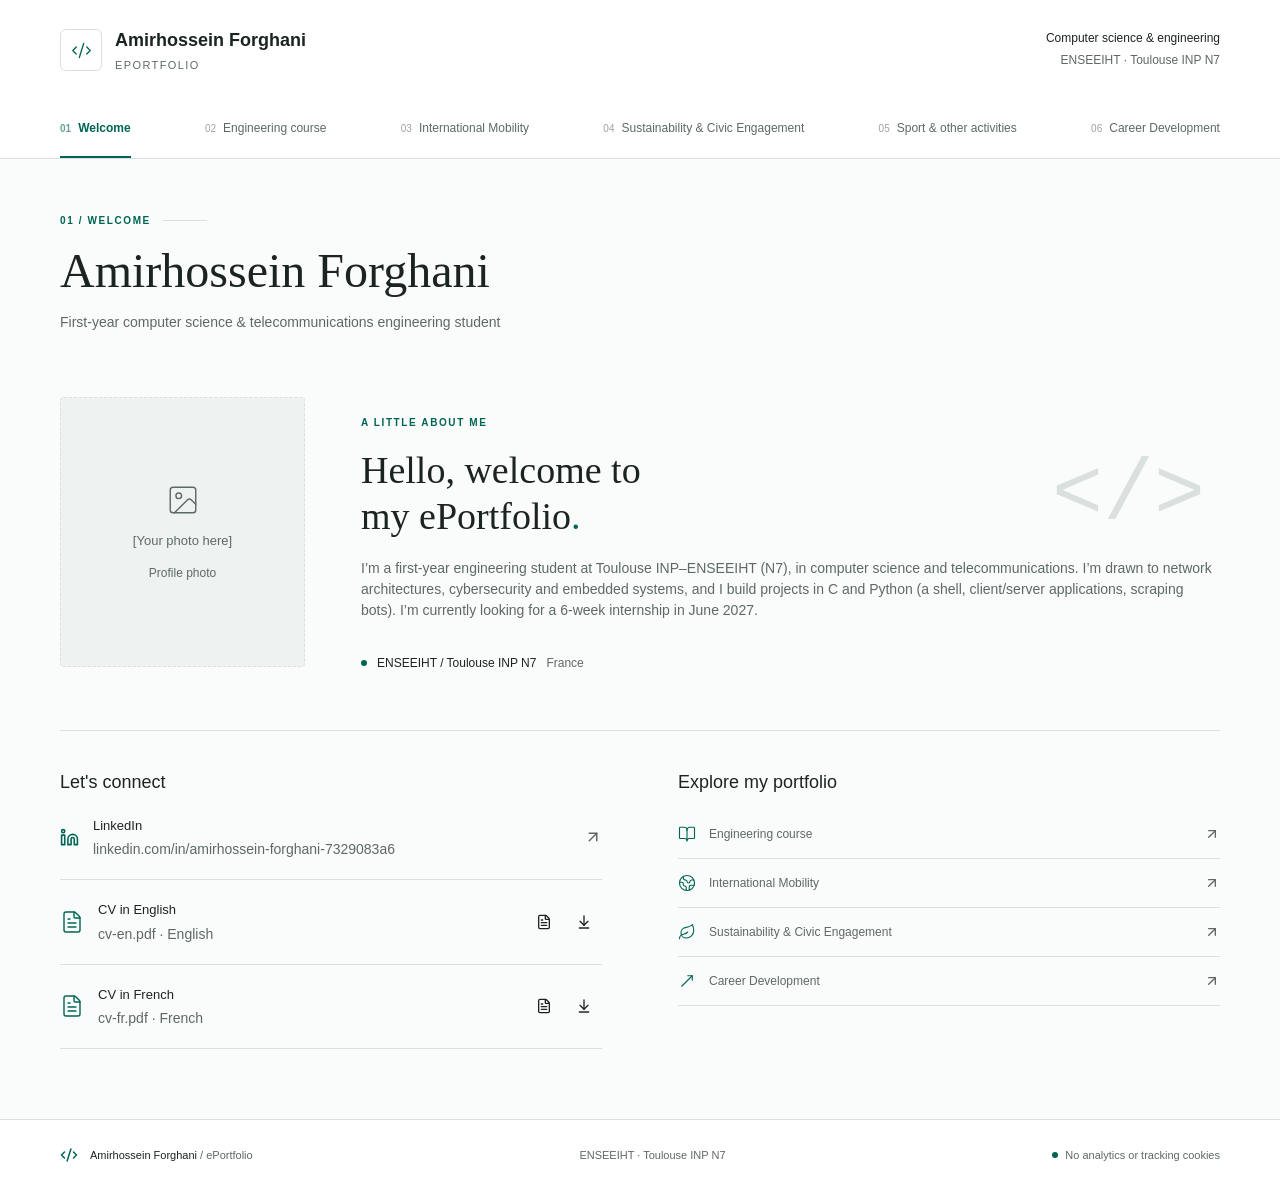
==== commit 89a59182: "version3" ====
--- a/index.html
+++ b/index.html
@@ -137,74 +137,13 @@
           </section>
           <div class="welcome-grid">
             <section>
-              <h2 class="section-title">Current projects</h2>
-              <ul class="empty-list">
-                <li>
-                  <span class="item-number">0<!-- -->1</span
-                  ><span>Client/Server TCP/UDP application (C, POSIX sockets)</span
-                  ><svg
-                    xmlns="http://www.w3.org/2000/svg"
-                    width="16"
-                    height="16"
-                    viewBox="0 0 24 24"
-                    fill="none"
-                    stroke="currentColor"
-                    stroke-width="2"
-                    stroke-linecap="round"
-                    stroke-linejoin="round"
-                    class="lucide lucide-arrow-up-right text-muted-foreground"
-                    aria-hidden="true"
-                  >
-                    <path d="M7 7h10v10"></path>
-                    <path d="M7 17 17 7"></path>
-                  </svg>
-                </li>
-                <li>
-                  <span class="item-number">0<!-- -->2</span
-                  ><span>Mini-Shell in C – process management</span
-                  ><svg
-                    xmlns="http://www.w3.org/2000/svg"
-                    width="16"
-                    height="16"
-                    viewBox="0 0 24 24"
-                    fill="none"
-                    stroke="currentColor"
-                    stroke-width="2"
-                    stroke-linecap="round"
-                    stroke-linejoin="round"
-                    class="lucide lucide-arrow-up-right text-muted-foreground"
-                    aria-hidden="true"
-                  >
-                    <path d="M7 7h10v10"></path>
-                    <path d="M7 17 17 7"></path>
-                  </svg>
-                </li>
-                <li>
-                  <span class="item-number">0<!-- -->3</span
-                  ><span>Vinted bot – web scraping &amp; automation (Python)</span
-                  ><svg
-                    xmlns="http://www.w3.org/2000/svg"
-                    width="16"
-                    height="16"
-                    viewBox="0 0 24 24"
-                    fill="none"
-                    stroke="currentColor"
-                    stroke-width="2"
-                    stroke-linecap="round"
-                    stroke-linejoin="round"
-                    class="lucide lucide-arrow-up-right text-muted-foreground"
-                    aria-hidden="true"
-                  >
-                    <path d="M7 7h10v10"></path>
-                    <path d="M7 17 17 7"></path>
-                  </svg>
-                </li>
-              </ul>
-            </section>
-            <section>
               <h2 class="section-title">Let's connect</h2>
-              <div class="link-slot">
-                <svg
+              <a
+                class="link-slot"
+                href="https://www.linkedin.com/in/amirhossein-forghani-7329083a6"
+                target="_blank"
+                rel="noopener"
+                ><svg
                   xmlns="http://www.w3.org/2000/svg"
                   width="19"
                   height="19"
@@ -225,7 +164,9 @@
                 </svg>
                 <div class="flex-1">
                   <h3 class="font-medium">LinkedIn<!-- --></h3>
-                  <p class="text-sm text-muted-foreground mt-1">[Your link here]</p>
+                  <p class="text-sm text-muted-foreground mt-1">
+                    linkedin.com/in/amirhossein-forghani-7329083a6
+                  </p>
                 </div>
                 <svg
                   xmlns="http://www.w3.org/2000/svg"
@@ -241,8 +182,86 @@
                   aria-hidden="true"
                 >
                   <path d="M7 7h10v10"></path>
-                  <path d="M7 17 17 7"></path>
+                  <path d="M7 17 17 7"></path></svg
+              ></a>
+              <div class="file-slot">
+                <svg
+                  xmlns="http://www.w3.org/2000/svg"
+                  width="24"
+                  height="24"
+                  viewBox="0 0 24 24"
+                  fill="none"
+                  stroke="currentColor"
+                  stroke-width="1.4"
+                  stroke-linecap="round"
+                  stroke-linejoin="round"
+                  class="lucide lucide-file-text text-primary"
+                  aria-hidden="true"
+                >
+                  <path
+                    d="M6 22a2 2 0 0 1-2-2V4a2 2 0 0 1 2-2h8a2.4 2.4 0 0 1 1.704.706l3.588 3.588A2.4 2.4 0 0 1 20 8v12a2 2 0 0 1-2 2z"
+                  ></path>
+                  <path d="M14 2v5a1 1 0 0 0 1 1h5"></path>
+                  <path d="M10 9H8"></path>
+                  <path d="M16 13H8"></path>
+                  <path d="M16 17H8"></path>
                 </svg>
+                <div class="flex-1 min-w-0">
+                  <h3 class="font-medium">CV in English</h3>
+                  <p class="mt-1 text-sm text-muted-foreground">cv-en.pdf · English</p>
+                </div>
+                <div class="flex gap-1">
+                  <a
+                    href="cv-en.pdf"
+                    target="_blank"
+                    rel="noopener"
+                    class="inline-flex items-center justify-center gap-2 whitespace-nowrap rounded-md text-sm font-medium cursor-pointer transition-colors focus-visible:outline-none focus-visible:ring-1 focus-visible:ring-ring disabled:pointer-events-none disabled:opacity-50 disabled:cursor-not-allowed [&amp;_svg]:pointer-events-none [&amp;_svg]:size-4 [&amp;_svg]:shrink-0 hover:bg-accent hover:text-accent-foreground h-9 w-9"
+                    aria-label="View CV in English"
+                    title="View CV in English"
+                    ><svg
+                      xmlns="http://www.w3.org/2000/svg"
+                      width="24"
+                      height="24"
+                      viewBox="0 0 24 24"
+                      fill="none"
+                      stroke="currentColor"
+                      stroke-width="2"
+                      stroke-linecap="round"
+                      stroke-linejoin="round"
+                      class="lucide lucide-file-text"
+                      aria-hidden="true"
+                    >
+                      <path
+                        d="M6 22a2 2 0 0 1-2-2V4a2 2 0 0 1 2-2h8a2.4 2.4 0 0 1 1.704.706l3.588 3.588A2.4 2.4 0 0 1 20 8v12a2 2 0 0 1-2 2z"
+                      ></path>
+                      <path d="M14 2v5a1 1 0 0 0 1 1h5"></path>
+                      <path d="M10 9H8"></path>
+                      <path d="M16 13H8"></path>
+                      <path d="M16 17H8"></path></svg></a
+                  ><a
+                    href="cv-en.pdf"
+                    download
+                    class="inline-flex items-center justify-center gap-2 whitespace-nowrap rounded-md text-sm font-medium cursor-pointer transition-colors focus-visible:outline-none focus-visible:ring-1 focus-visible:ring-ring disabled:pointer-events-none disabled:opacity-50 disabled:cursor-not-allowed [&amp;_svg]:pointer-events-none [&amp;_svg]:size-4 [&amp;_svg]:shrink-0 hover:bg-accent hover:text-accent-foreground h-9 w-9"
+                    aria-label="Download CV in English"
+                    title="Download CV in English"
+                    ><svg
+                      xmlns="http://www.w3.org/2000/svg"
+                      width="24"
+                      height="24"
+                      viewBox="0 0 24 24"
+                      fill="none"
+                      stroke="currentColor"
+                      stroke-width="2"
+                      stroke-linecap="round"
+                      stroke-linejoin="round"
+                      class="lucide lucide-arrow-down-to-line"
+                      aria-hidden="true"
+                    >
+                      <path d="M12 17V3"></path>
+                      <path d="m6 11 6 6 6-6"></path>
+                      <path d="M19 21H5"></path></svg
+                  ></a>
+                </div>
               </div>
               <div class="file-slot">
                 <svg
@@ -267,7 +286,7 @@
                   <path d="M16 17H8"></path>
                 </svg>
                 <div class="flex-1 min-w-0">
-                  <h3 class="font-medium">My CV</h3>
+                  <h3 class="font-medium">CV in French</h3>
                   <p class="mt-1 text-sm text-muted-foreground">cv-fr.pdf · French</p>
                 </div>
                 <div class="flex gap-1">
@@ -276,8 +295,8 @@
                     target="_blank"
                     rel="noopener"
                     class="inline-flex items-center justify-center gap-2 whitespace-nowrap rounded-md text-sm font-medium cursor-pointer transition-colors focus-visible:outline-none focus-visible:ring-1 focus-visible:ring-ring disabled:pointer-events-none disabled:opacity-50 disabled:cursor-not-allowed [&amp;_svg]:pointer-events-none [&amp;_svg]:size-4 [&amp;_svg]:shrink-0 hover:bg-accent hover:text-accent-foreground h-9 w-9"
-                    aria-label="View My CV"
-                    title="View My CV"
+                    aria-label="View CV in French"
+                    title="View CV in French"
                     ><svg
                       xmlns="http://www.w3.org/2000/svg"
                       width="24"
@@ -302,8 +321,8 @@
                     href="cv-fr.pdf"
                     download
                     class="inline-flex items-center justify-center gap-2 whitespace-nowrap rounded-md text-sm font-medium cursor-pointer transition-colors focus-visible:outline-none focus-visible:ring-1 focus-visible:ring-ring disabled:pointer-events-none disabled:opacity-50 disabled:cursor-not-allowed [&amp;_svg]:pointer-events-none [&amp;_svg]:size-4 [&amp;_svg]:shrink-0 hover:bg-accent hover:text-accent-foreground h-9 w-9"
-                    aria-label="Download My CV"
-                    title="Download My CV"
+                    aria-label="Download CV in French"
+                    title="Download CV in French"
                     ><svg
                       xmlns="http://www.w3.org/2000/svg"
                       width="24"
@@ -323,93 +342,6 @@
                   ></a>
                 </div>
               </div>
-            </section>
-          </div>
-          <div class="welcome-grid lower-grid">
-            <section>
-              <h2 class="section-title">Interests &amp; hobbies</h2>
-              <ul class="empty-list">
-                <li>
-                  <span class="item-number">0<!-- -->1</span
-                  ><span>MMA &amp; grappling (since summer 2024)</span
-                  ><svg
-                    xmlns="http://www.w3.org/2000/svg"
-                    width="16"
-                    height="16"
-                    viewBox="0 0 24 24"
-                    fill="none"
-                    stroke="currentColor"
-                    stroke-width="2"
-                    stroke-linecap="round"
-                    stroke-linejoin="round"
-                    class="lucide lucide-arrow-up-right text-muted-foreground"
-                    aria-hidden="true"
-                  >
-                    <path d="M7 7h10v10"></path>
-                    <path d="M7 17 17 7"></path>
-                  </svg>
-                </li>
-                <li>
-                  <span class="item-number">0<!-- -->2</span
-                  ><span>Networks, cybersecurity &amp; embedded systems</span
-                  ><svg
-                    xmlns="http://www.w3.org/2000/svg"
-                    width="16"
-                    height="16"
-                    viewBox="0 0 24 24"
-                    fill="none"
-                    stroke="currentColor"
-                    stroke-width="2"
-                    stroke-linecap="round"
-                    stroke-linejoin="round"
-                    class="lucide lucide-arrow-up-right text-muted-foreground"
-                    aria-hidden="true"
-                  >
-                    <path d="M7 7h10v10"></path>
-                    <path d="M7 17 17 7"></path>
-                  </svg>
-                </li>
-                <li>
-                  <span class="item-number">0<!-- -->3</span
-                  ><span>Volunteering &amp; mentoring (Explorejob, Été Caouec)</span
-                  ><svg
-                    xmlns="http://www.w3.org/2000/svg"
-                    width="16"
-                    height="16"
-                    viewBox="0 0 24 24"
-                    fill="none"
-                    stroke="currentColor"
-                    stroke-width="2"
-                    stroke-linecap="round"
-                    stroke-linejoin="round"
-                    class="lucide lucide-arrow-up-right text-muted-foreground"
-                    aria-hidden="true"
-                  >
-                    <path d="M7 7h10v10"></path>
-                    <path d="M7 17 17 7"></path>
-                  </svg>
-                </li>
-                <li>
-                  <span class="item-number">0<!-- -->4</span
-                  ><span>Teaching &amp; sharing knowledge (English tutoring)</span
-                  ><svg
-                    xmlns="http://www.w3.org/2000/svg"
-                    width="16"
-                    height="16"
-                    viewBox="0 0 24 24"
-                    fill="none"
-                    stroke="currentColor"
-                    stroke-width="2"
-                    stroke-linecap="round"
-                    stroke-linejoin="round"
-                    class="lucide lucide-arrow-up-right text-muted-foreground"
-                    aria-hidden="true"
-                  >
-                    <path d="M7 7h10v10"></path>
-                    <path d="M7 17 17 7"></path>
-                  </svg>
-                </li>
-              </ul>
             </section>
             <section>
               <h2 class="section-title">Explore my portfolio</h2>
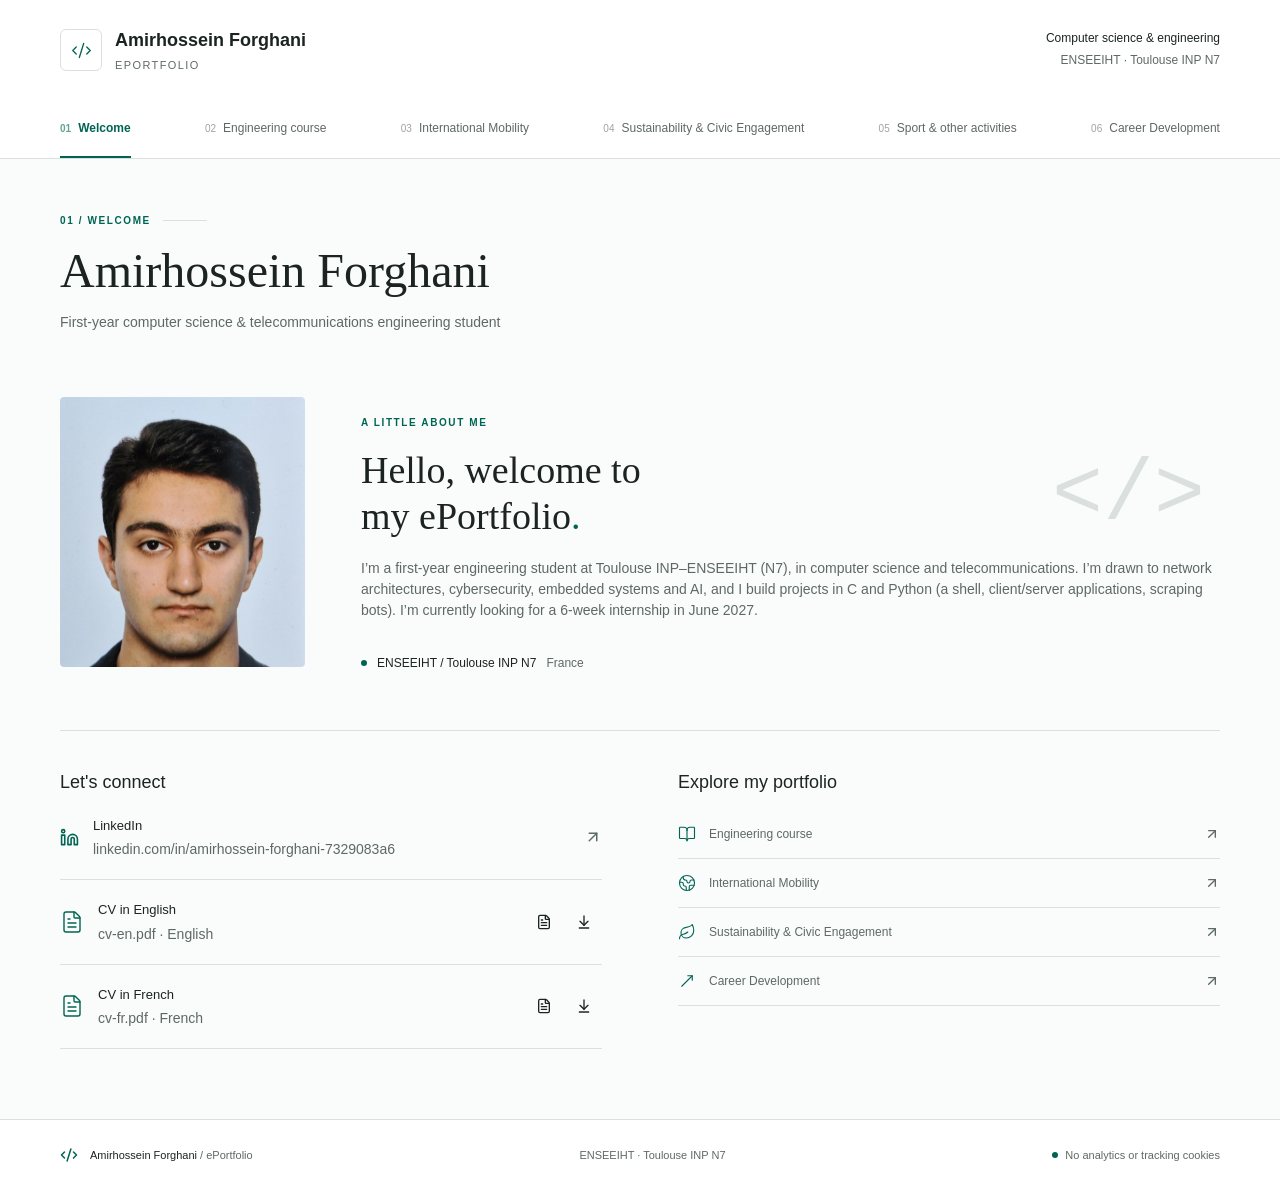
==== commit 8f687321: "version 4" ====
--- a/index.html
+++ b/index.html
@@ -97,34 +97,28 @@
         </div>
         <div class="page-content">
           <section class="welcome-intro">
-            <div class="photo-slot" role="img" aria-label="Empty profile photo slot">
-              <svg
-                xmlns="http://www.w3.org/2000/svg"
-                width="34"
-                height="34"
-                viewBox="0 0 24 24"
-                fill="none"
-                stroke="currentColor"
-                stroke-width="1"
-                stroke-linecap="round"
-                stroke-linejoin="round"
-                class="lucide lucide-image"
-                aria-hidden="true"
-              >
-                <rect width="18" height="18" x="3" y="3" rx="2" ry="2"></rect>
-                <circle cx="9" cy="9" r="2"></circle>
-                <path d="m21 15-3.086-3.086a2 2 0 0 0-2.828 0L6 21"></path></svg
-              ><span>[Your photo here]</span><span class="text-xs">Profile photo</span>
+            <div class="photo-slot" style="border: 0; overflow: hidden">
+              <img
+                src="photo.jpg"
+                alt="Portrait of Amirhossein Forghani"
+                style="
+                  width: 100%;
+                  height: 100%;
+                  object-fit: cover;
+                  object-position: center top;
+                  border-radius: 4px;
+                "
+              />
             </div>
             <div class="intro-copy">
               <span class="eyebrow text-primary">A little about me</span>
               <h2>Hello, welcome to<br />my ePortfolio<span class="text-primary">.</span></h2>
               <p>
                 I’m a first-year engineering student at Toulouse INP–ENSEEIHT (N7), in computer
-                science and telecommunications. I’m drawn to network architectures, cybersecurity
-                and embedded systems, and I build projects in C and Python (a shell, client/server
-                applications, scraping bots). I’m currently looking for a 6-week internship in June
-                2027.
+                science and telecommunications. I’m drawn to network architectures, cybersecurity,
+                embedded systems and AI, and I build projects in C and Python (a shell,
+                client/server applications, scraping bots). I’m currently looking for a 6-week
+                internship in June 2027.
               </p>
               <div class="intro-school">
                 <span class="status-dot"></span>ENSEEIHT / Toulouse INP N7<span
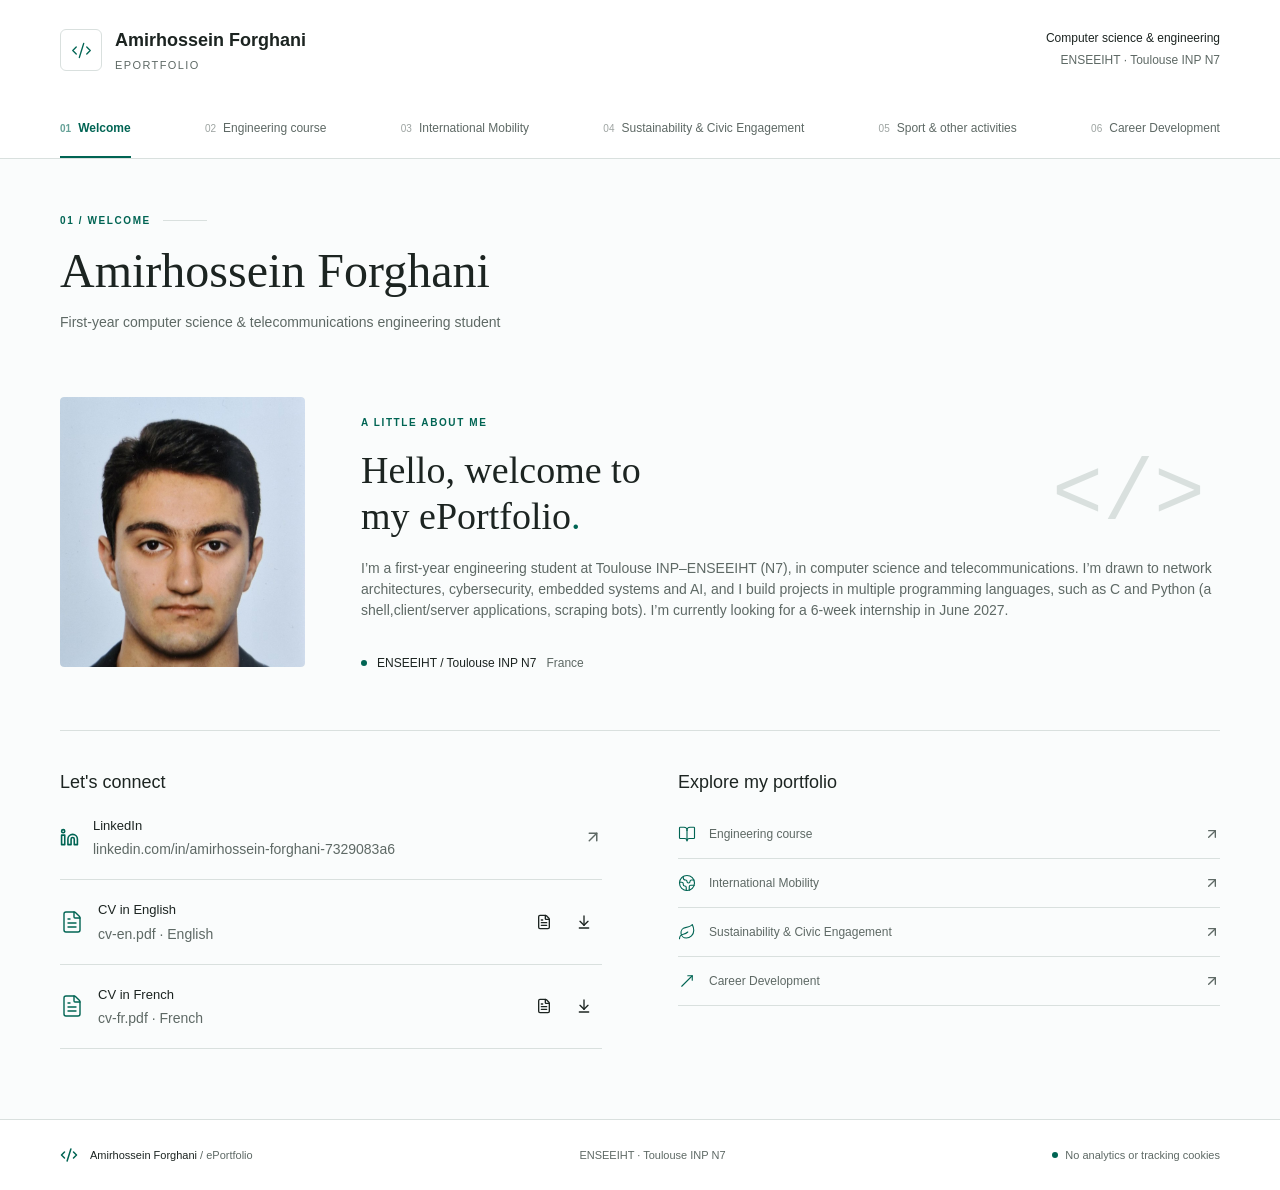
==== commit 08ea1656: "version 4 modifications 2" ====
--- a/index.html
+++ b/index.html
@@ -116,9 +116,9 @@
               <p>
                 I’m a first-year engineering student at Toulouse INP–ENSEEIHT (N7), in computer
                 science and telecommunications. I’m drawn to network architectures, cybersecurity,
-                embedded systems and AI, and I build projects in C and Python (a shell,
-                client/server applications, scraping bots). I’m currently looking for a 6-week
-                internship in June 2027.
+                embedded systems and AI, and I build projects in multiple programming languages, such as 
+                C and Python (a shell,client/server applications, scraping bots). I’m currently looking 
+                for a 6-week internship in June 2027.
               </p>
               <div class="intro-school">
                 <span class="status-dot"></span>ENSEEIHT / Toulouse INP N7<span
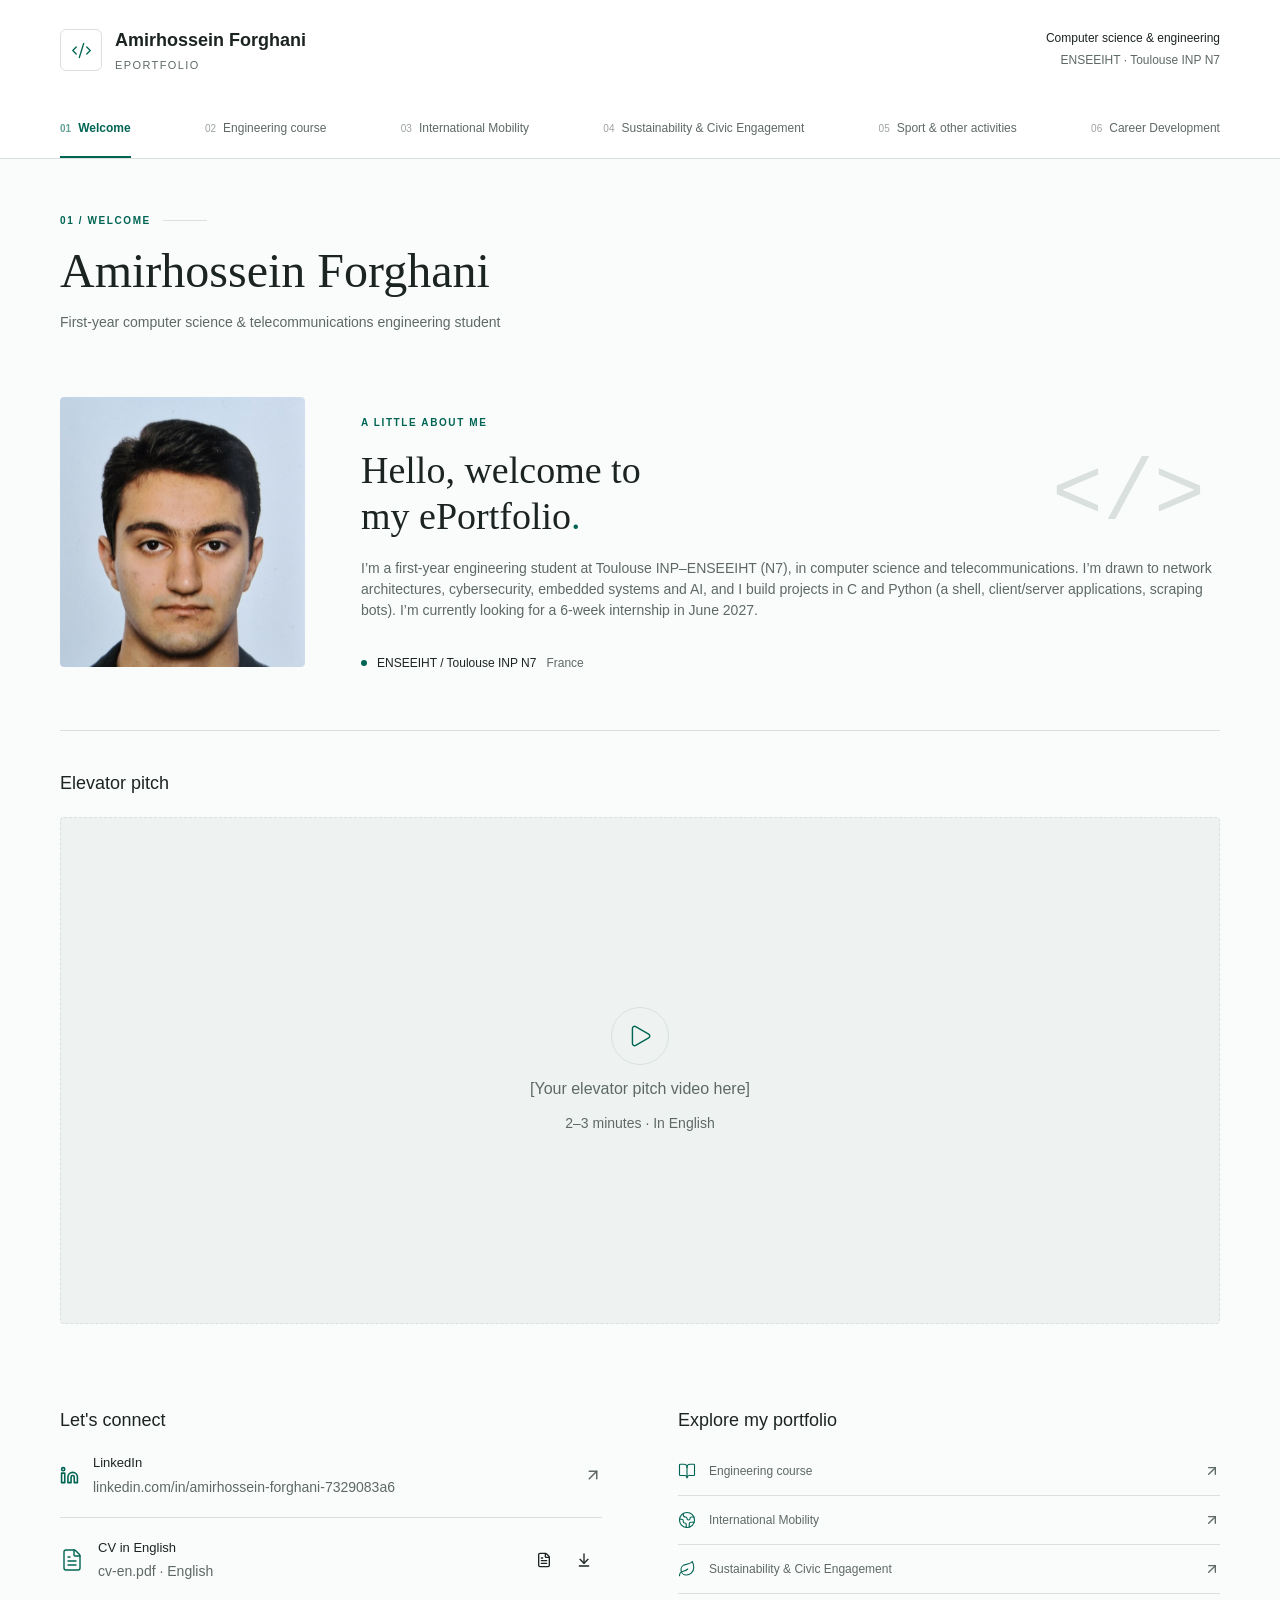
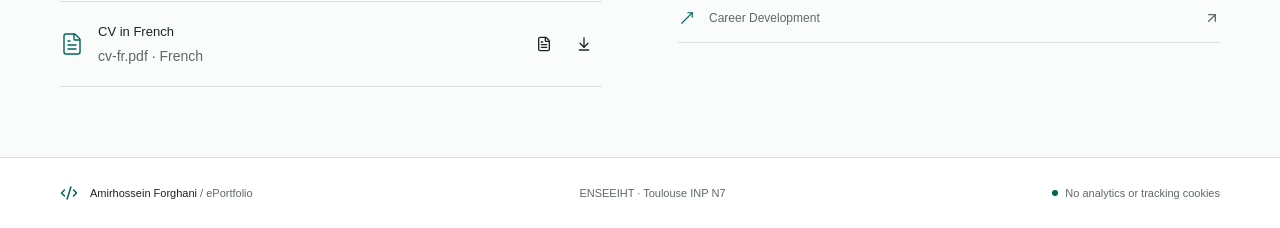
==== commit cdc8d872: "version 5" ====
--- a/index.html
+++ b/index.html
@@ -116,9 +116,9 @@
               <p>
                 I’m a first-year engineering student at Toulouse INP–ENSEEIHT (N7), in computer
                 science and telecommunications. I’m drawn to network architectures, cybersecurity,
-                embedded systems and AI, and I build projects in multiple programming languages, such as 
-                C and Python (a shell,client/server applications, scraping bots). I’m currently looking 
-                for a 6-week internship in June 2027.
+                embedded systems and AI, and I build projects in C and Python (a shell,
+                client/server applications, scraping bots). I’m currently looking for a 6-week
+                internship in June 2027.
               </p>
               <div class="intro-school">
                 <span class="status-dot"></span>ENSEEIHT / Toulouse INP N7<span
@@ -128,6 +128,31 @@
               </div>
             </div>
             <span class="welcome-mark" aria-hidden="true">&lt;/&gt;</span>
+          </section>
+          <section class="content-section" style="padding-top: 40px">
+            <h2 class="section-title" style="margin-bottom: 20px">Elevator pitch</h2>
+            <div class="video-slot">
+              <span class="video-play"
+                ><svg
+                  xmlns="http://www.w3.org/2000/svg"
+                  width="26"
+                  height="26"
+                  viewBox="0 0 24 24"
+                  fill="none"
+                  stroke="currentColor"
+                  stroke-width="1.3"
+                  stroke-linecap="round"
+                  stroke-linejoin="round"
+                  class="lucide lucide-play"
+                  aria-hidden="true"
+                >
+                  <path
+                    d="M5 5a2 2 0 0 1 3.008-1.728l11.997 6.998a2 2 0 0 1 .003 3.458l-12 7A2 2 0 0 1 5 19z"
+                  ></path></svg
+              ></span>
+              <p>[Your elevator pitch video here]</p>
+              <span class="text-sm text-muted-foreground">2–3 minutes · In English</span>
+            </div>
           </section>
           <div class="welcome-grid">
             <section>
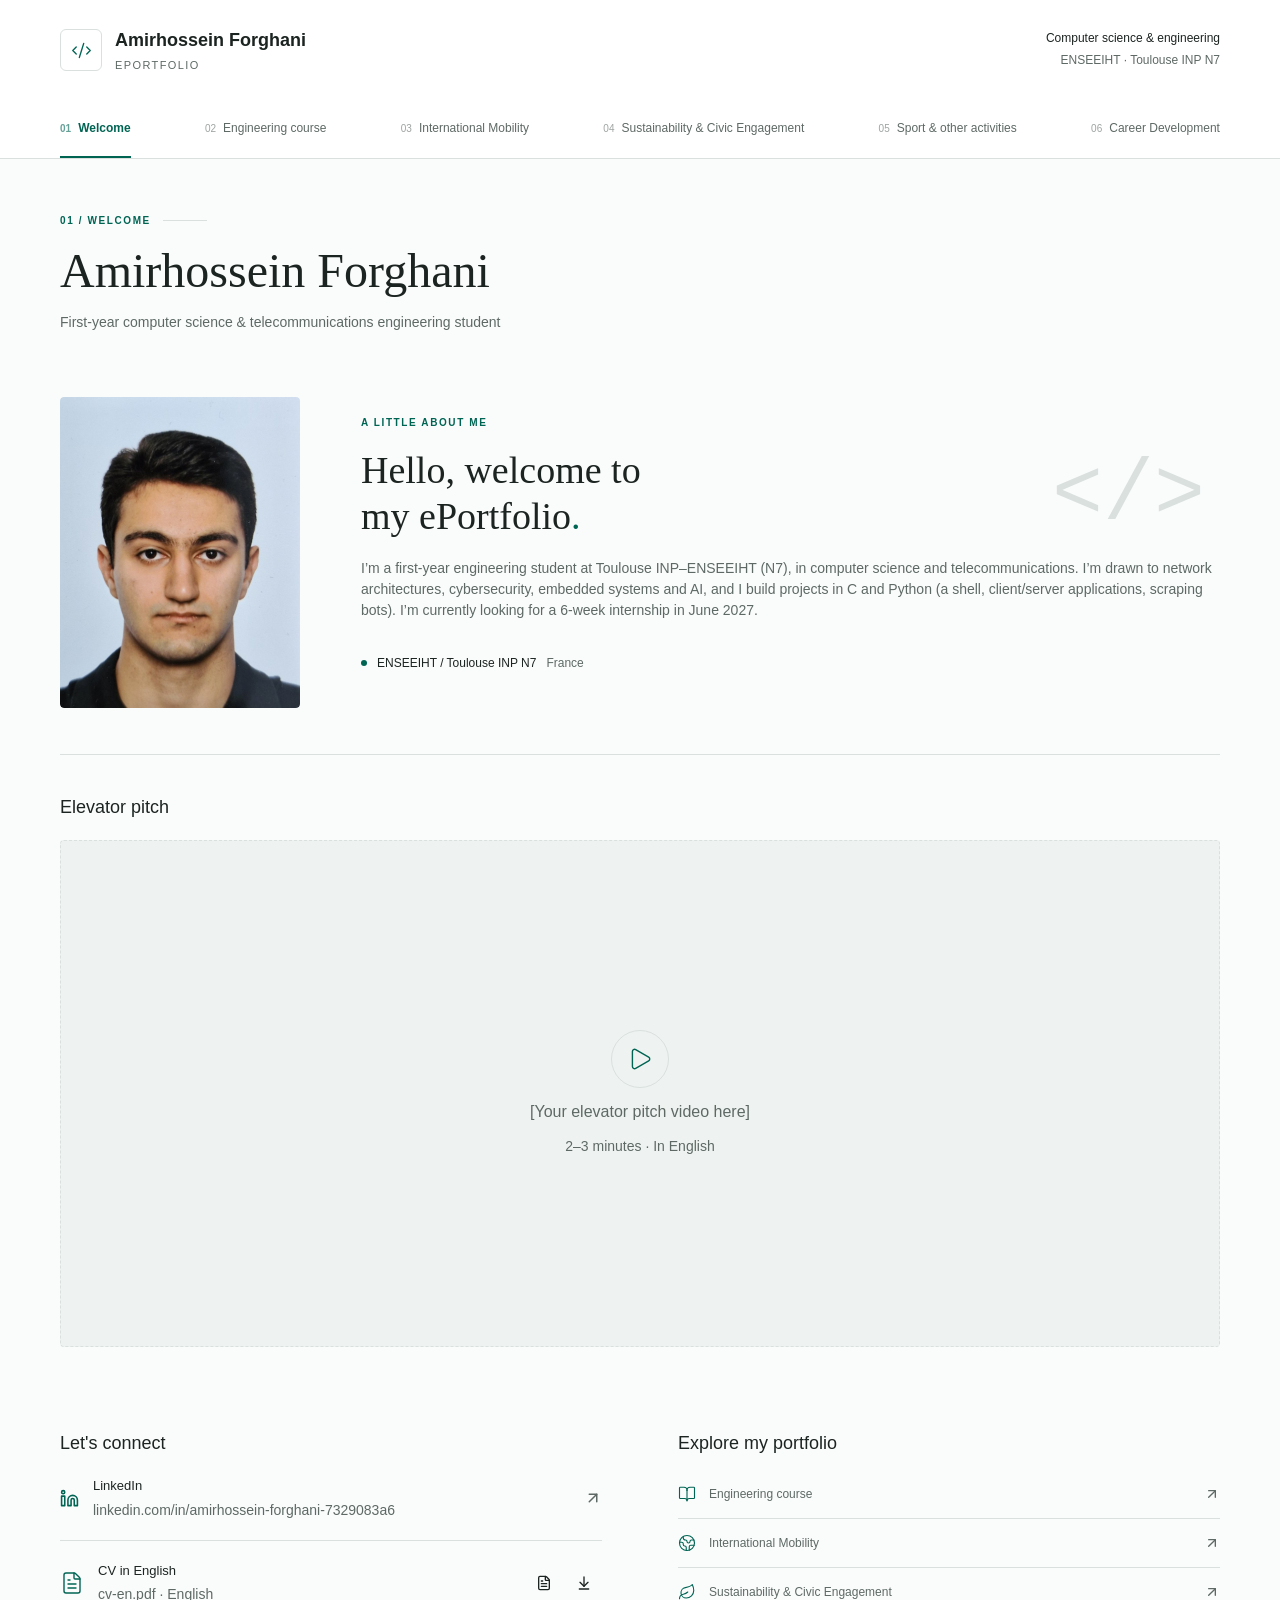
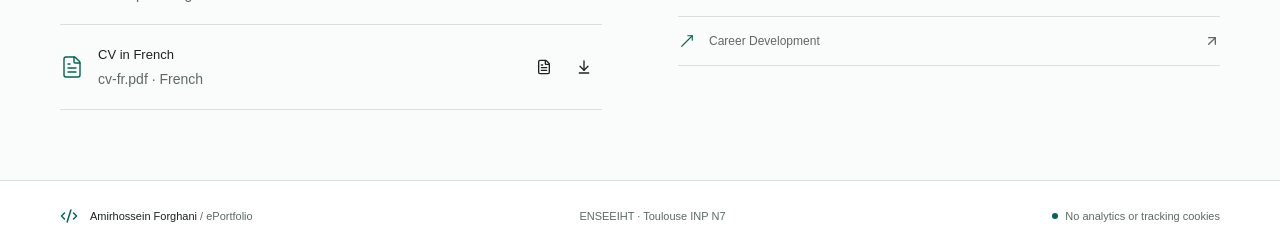
==== commit 369aa49b: "version 5 modif 1" ====
--- a/index.html
+++ b/index.html
@@ -97,15 +97,24 @@
         </div>
         <div class="page-content">
           <section class="welcome-intro">
-            <div class="photo-slot" style="border: 0; overflow: hidden">
+            <div
+              class="photo-slot"
+              style="
+                border: 0;
+                overflow: hidden;
+                aspect-ratio: 720 / 931;
+                width: 100%;
+                max-width: 240px;
+              "
+            >
               <img
                 src="photo.jpg"
                 alt="Portrait of Amirhossein Forghani"
                 style="
+                  display: block;
                   width: 100%;
                   height: 100%;
-                  object-fit: cover;
-                  object-position: center top;
+                  object-fit: contain;
                   border-radius: 4px;
                 "
               />
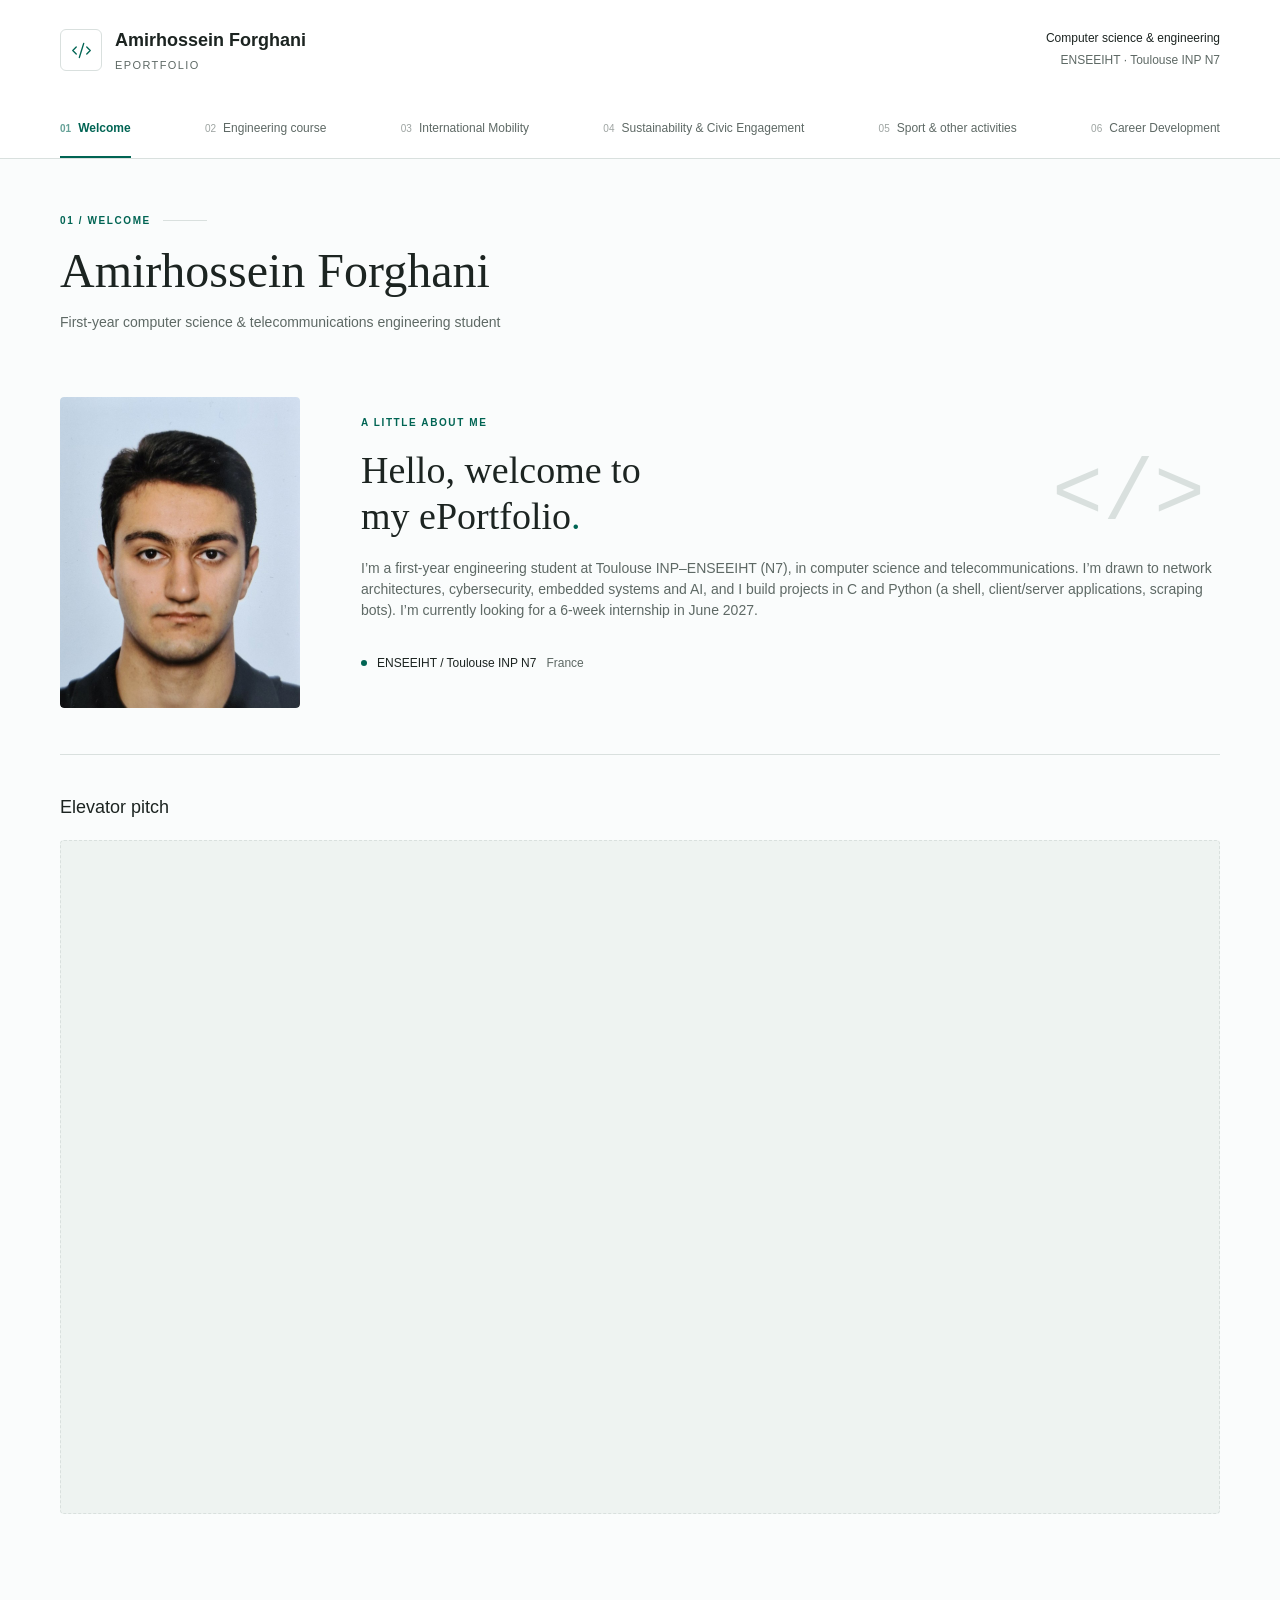
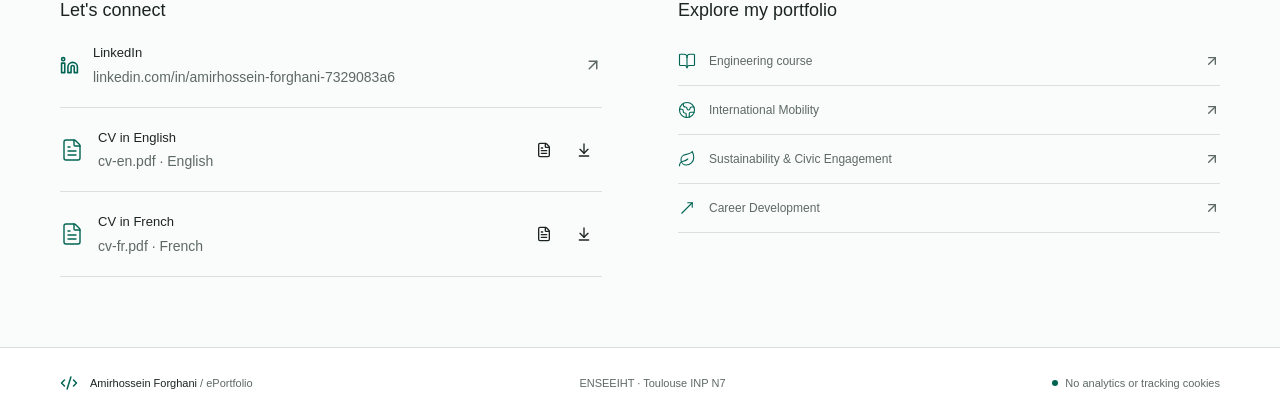
==== commit 1c8b4ce7: "version 7" ====
--- a/index.html
+++ b/index.html
@@ -141,27 +141,15 @@
           <section class="content-section" style="padding-top: 40px">
             <h2 class="section-title" style="margin-bottom: 20px">Elevator pitch</h2>
             <div class="video-slot">
-              <span class="video-play"
-                ><svg
-                  xmlns="http://www.w3.org/2000/svg"
-                  width="26"
-                  height="26"
-                  viewBox="0 0 24 24"
-                  fill="none"
-                  stroke="currentColor"
-                  stroke-width="1.3"
-                  stroke-linecap="round"
-                  stroke-linejoin="round"
-                  class="lucide lucide-play"
-                  aria-hidden="true"
-                >
-                  <path
-                    d="M5 5a2 2 0 0 1 3.008-1.728l11.997 6.998a2 2 0 0 1 .003 3.458l-12 7A2 2 0 0 1 5 19z"
-                  ></path></svg
-              ></span>
-              <p>[Your elevator pitch video here]</p>
-              <span class="text-sm text-muted-foreground">2–3 minutes · In English</span>
-            </div>
+  <iframe
+    src="https://www.youtube-nocookie.com/embed/m85W68ggML4"
+    title="Elevator pitch"
+    allow="accelerometer; autoplay; clipboard-write; encrypted-media; gyroscope; picture-in-picture; web-share"
+    referrerpolicy="strict-origin-when-cross-origin"
+    allowfullscreen
+    style="aspect-ratio: 16 / 9; width: 100%; border: 0; border-radius: 4px;"
+  ></iframe>
+</div>
           </section>
           <div class="welcome-grid">
             <section>
